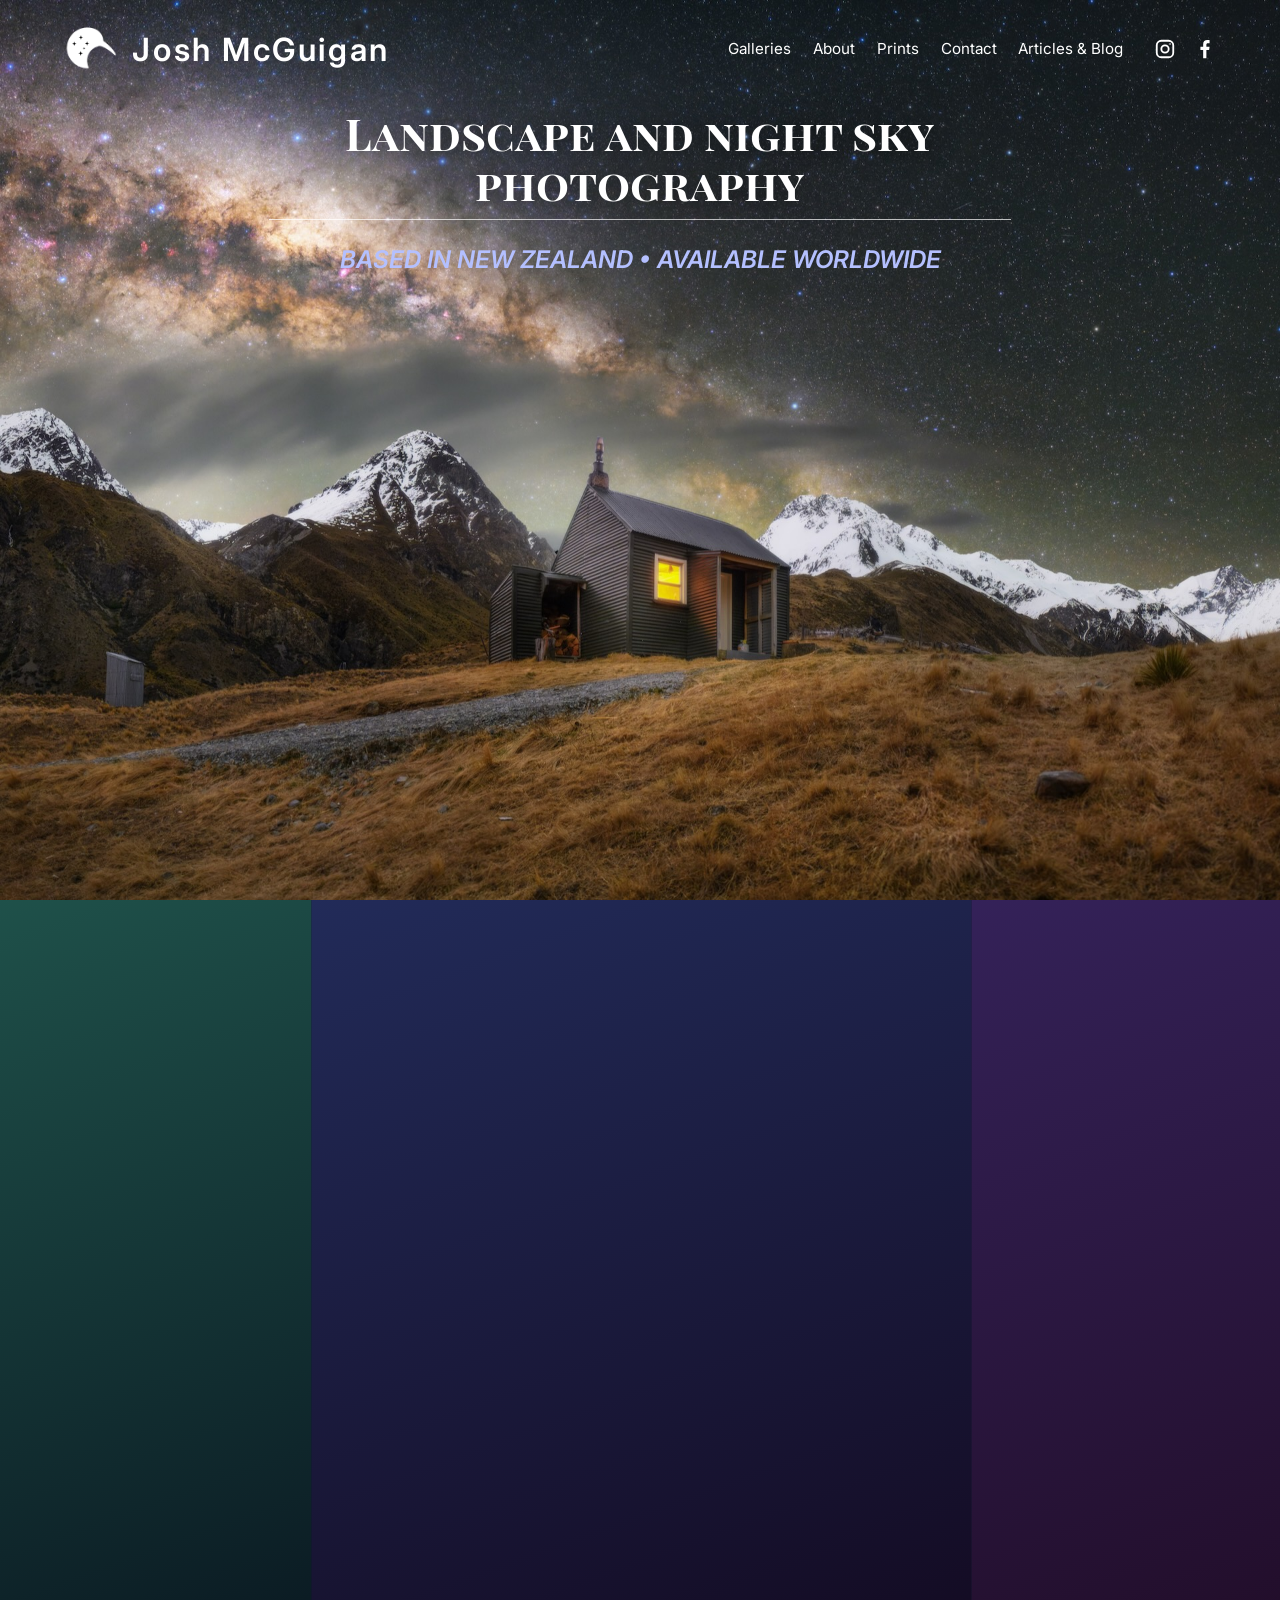
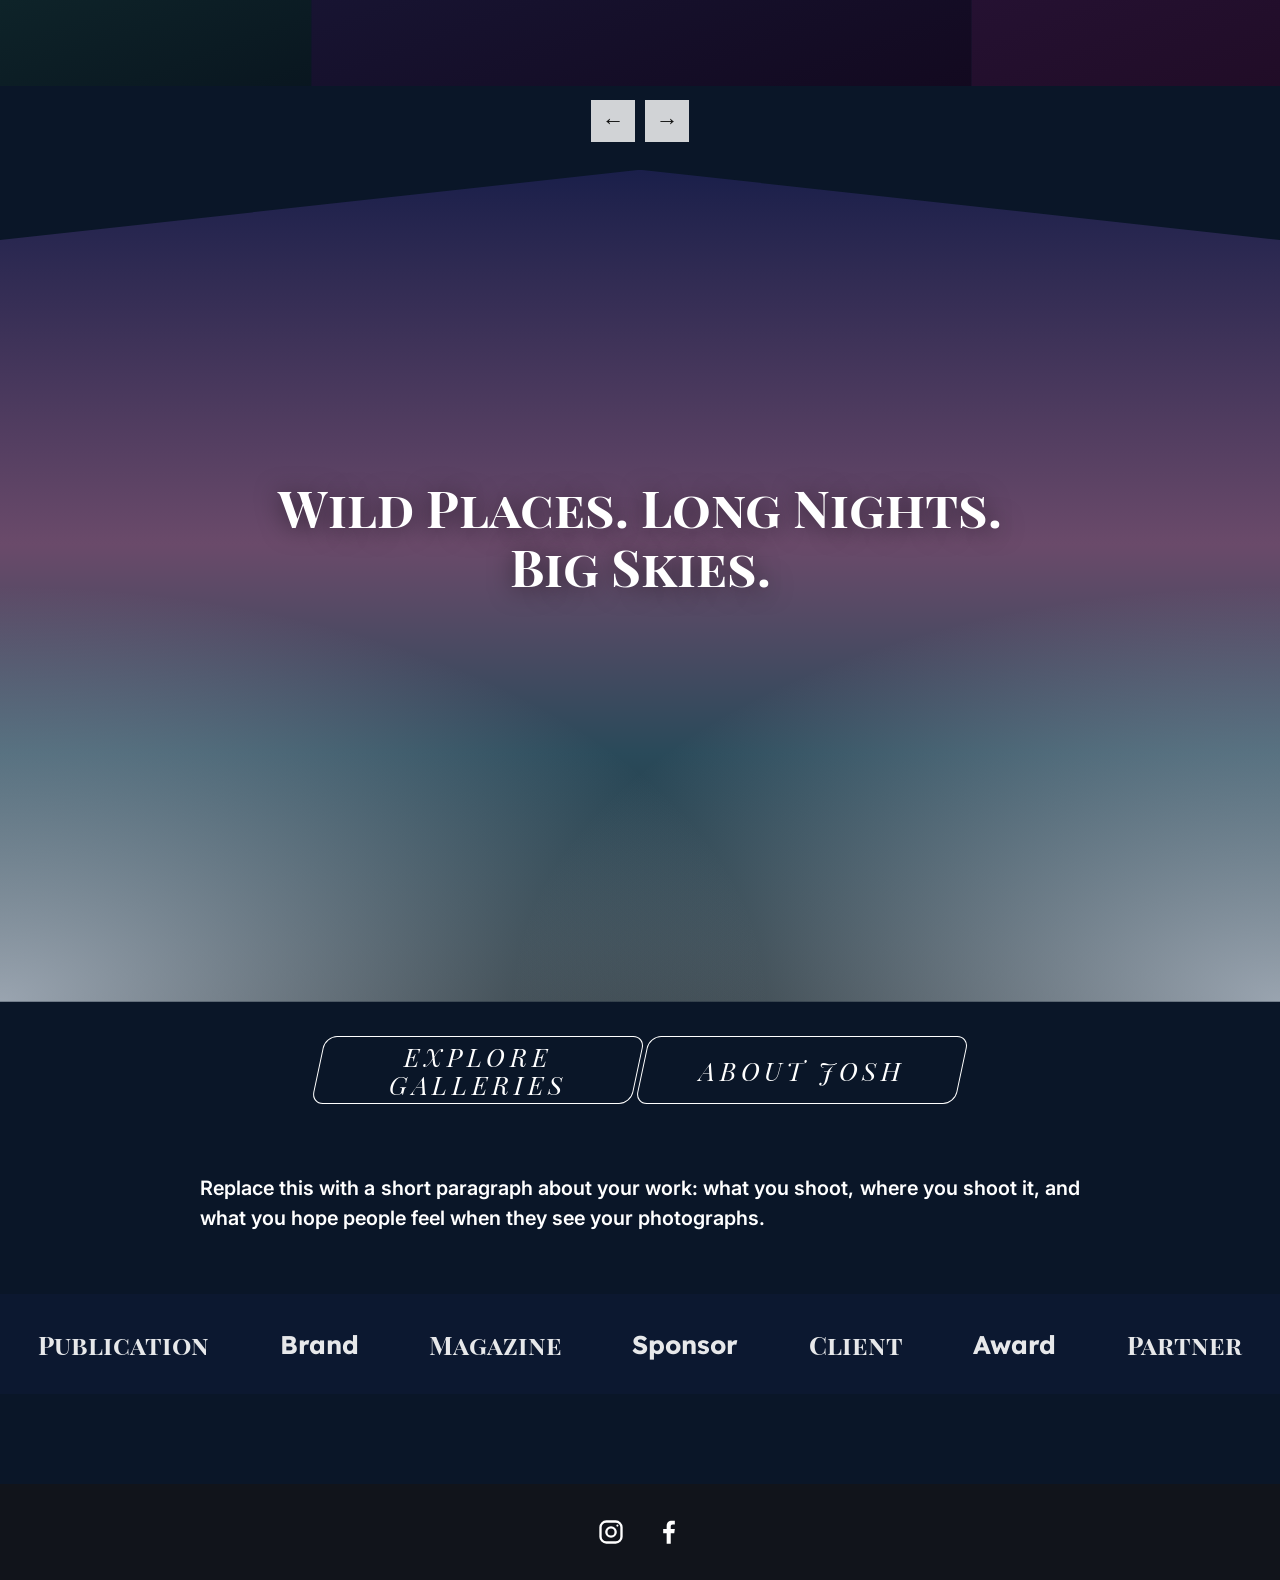
==== index.html @ c122fe95 "Update index.html" ====
<!DOCTYPE html>
<html lang="en"><head><meta charset="utf-8"><meta name="viewport" content="width=device-width,initial-scale=1">
<title>Josh McGuigan Photographer</title><meta name="description" content="Landscape and night sky photography by Josh McGuigan.">
<link href="https://fonts.googleapis.com/css2?family=Inter:ital,wght@0,400;0,600;1,600&amp;family=Lexend:wght@400&amp;family=Playfair+Display+SC:ital,wght@0,700;1,400;1,700&amp;display=swap" rel="stylesheet">
<link rel="icon" type="image/png" href="images/logo.png">
<link rel="stylesheet" href="style.css">
<body data-page="home"><main>
<section class="h1"><h1 class="hl">Landscape and night sky photography</h1><p class="sub">Based in New Zealand &bull; Available Worldwide </p></section>
<section class="car"><div class="trk"><div class="sl" style="--i:url(images/carousel-1.jpg);--h:170"></div><div class="sl" style="--i:url(images/carousel-2.jpg);--h:230"></div><div class="sl" style="--i:url(images/carousel-3.jpg);--h:260"></div><div class="sl" style="--i:url(images/carousel-4.jpg);--h:200"></div><div class="sl" style="--i:url(images/carousel-5.jpg);--h:20"></div><div class="sl" style="--i:url(images/carousel-6.jpg);--h:290"></div></div><div class="arr"><button id="pv" aria-label="Previous">&larr;</button><button id="nx" aria-label="Next">&rarr;</button></div></section>
<section class="h2"><h2 class="tag">Wild Places. Long Nights. Big Skies.</h2></section>
<div class="btns"><a class="btn" href="galleries.html">Explore galleries</a><a class="btn" href="about.html">About Josh</a></div>
<p class="intro rv">Replace this with a short paragraph about your work: what you shoot, where you shoot it, and what you hope people feel when they see your photographs.</p>
<div class="logos rv"><span>Publication</span><span>Brand</span><span>Magazine</span><span>Sponsor</span><span>Client</span><span>Award</span><span>Partner</span></div>
</main><script src="script.js"></script></body></html>
---- style.css ----
:root{--bg:#0a1628;--ft:#11141b;--mut:#a9b3c7;--ac:#b4c0ff;--line:rgba(255,255,255,.18);--ease:cubic-bezier(.2,.7,.2,1);--pk:5.5vw;
--stars:radial-gradient(1.5px 1.5px at 6% 18%,#fff,transparent),radial-gradient(1px 1px at 14% 8%,#fff,transparent),radial-gradient(2px 2px at 24% 26%,#cfd8ff,transparent),radial-gradient(1px 1px at 31% 14%,#fff,transparent),radial-gradient(1.5px 1.5px at 42% 6%,#fff,transparent),radial-gradient(1px 1px at 51% 22%,#fff,transparent),radial-gradient(2.5px 2.5px at 66% 17%,#9fb4ff,transparent),radial-gradient(1px 1px at 72% 9%,#fff,transparent),radial-gradient(1.5px 1.5px at 83% 24%,#fff,transparent),radial-gradient(2px 2px at 91% 12%,#cfd8ff,transparent),radial-gradient(1px 1px at 96% 30%,#fff,transparent),radial-gradient(1px 1px at 9% 34%,#fff,transparent),radial-gradient(1.5px 1.5px at 58% 36%,#fff,transparent),radial-gradient(1px 1px at 37% 32%,#fff,transparent)}
*{box-sizing:border-box;margin:0}
html{scroll-behavior:smooth}
body{background:var(--bg);color:#fff;font:400 16px/1.6 Inter,system-ui,sans-serif;overflow-x:hidden}
a{color:inherit;text-decoration:none}
:focus-visible{outline:2px solid var(--ac);outline-offset:3px}
h1,h2,h3{font-family:'Playfair Display SC',Georgia,serif;font-weight:700;font-style:italic;line-height:1.15}
h2{font-size:clamp(1.8rem,3.6vw,3rem);margin-bottom:.4em}h3{font-size:1.4rem}
p{max-width:60ch;color:var(--mut)}p+p{margin-top:1em}
header{position:fixed;inset:0 0 auto;z-index:50;display:flex;align-items:center;justify-content:space-between;padding:22px 5vw;transition:padding .4s}
header::before{content:'';position:absolute;inset:0;z-index:-1;background:rgba(10,22,40,.9);backdrop-filter:blur(14px);opacity:0;transition:opacity .4s}
header.s{padding:12px 5vw}header.s::before{opacity:1}
.logo{display:flex;align-items:center;gap:14px;font:600 clamp(1.3rem,2.5vw,2.2rem) Inter,sans-serif;letter-spacing:.08em;white-space:nowrap}
.logo img{width:1.7em;height:1.7em;object-fit:contain}
.rt{display:flex;align-items:center;gap:2.4vw}
nav{display:flex;gap:1.7vw}
nav a{font-size:.95rem;position:relative;padding:4px 0}
nav a::after{content:'';position:absolute;left:0;bottom:0;height:1px;width:100%;background:#fff;transform:scaleX(0);transform-origin:left;transition:transform .4s var(--ease)}
nav a:hover::after,nav a.on::after{transform:scaleX(1)}
.soc{display:flex;gap:18px}.soc svg{width:22px;height:22px;display:block}
#tg{display:none;background:none;border:0;color:#fff;font-size:1.6rem;cursor:pointer}
.h1{position:relative;min-height:100svh;padding:max(105px,12vh) 5vw 0;text-align:center;background:url(images/hero-1.jpg) center bottom/cover no-repeat,var(--stars),linear-gradient(180deg,#0a0a2a 0,#141a4a 35%,#3a3560 55%,#c0663c 80%,#f3a24a 92%,#ffd88a 100%)}
.hl{font-style:normal;font-size:clamp(1.5rem,3.4vw,3.4rem);max-width:70%;margin:0 auto;text-shadow:0 2px 24px rgba(0,0,0,.55)}
.hl::after{content:'';display:block;width:92%;margin:.25em auto 0;border-bottom:1px solid rgba(255,255,255,.7)}
.sub{font:italic 600 clamp(.85rem,1.9vw,1.55rem)/1.4 Inter,sans-serif;text-transform:uppercase;color:var(--ac);max-width:88%;margin:.9em auto 0}
.hl,.sub{opacity:0;transform:translateY(24px);animation:in 1.4s var(--ease) .2s forwards}.sub{animation-delay:.5s}
@keyframes in{to{opacity:1;transform:none}}
.car{overflow:hidden;padding-bottom:calc(var(--pk) + 28px)}
.trk{display:flex;transition:transform .9s var(--ease)}
.sl{flex:0 0 51.5vw;aspect-ratio:495/590;background:var(--i) center/cover no-repeat,linear-gradient(160deg,hsl(var(--h) 45% 24%),hsl(calc(var(--h) + 35) 55% 8%))}
.arr{display:flex;justify-content:center;gap:10px;margin-top:14px}
.arr button{width:44px;height:42px;border:0;background:#d1d3d6;color:#111;font-size:1.4rem;cursor:pointer;transition:background .3s}.arr button:hover{background:#fff}
.h2{position:relative;z-index:1;margin-top:calc(var(--pk) * -1);min-height:min(65vw,110vh);padding-bottom:6vw;clip-path:polygon(0 var(--pk),50% 0,100% var(--pk),100% 100%,0 100%);display:grid;place-items:center;background:url(images/hero-2.jpg) center/cover no-repeat,radial-gradient(60% 50% at 0 100%,rgba(207,216,230,.7),transparent),radial-gradient(60% 50% at 100% 100%,rgba(207,216,230,.7),transparent),linear-gradient(180deg,#1a1f4a,#6a4a6a 45%,#2a4a5a 70%,#1c2a30)}
.tag{font-style:normal;font-size:clamp(1.6rem,4vw,3.6rem);text-align:center;max-width:62%;text-shadow:0 2px 24px rgba(0,0,0,.55)}
.btns{display:flex;justify-content:center;gap:4px;padding:34px 5vw 0}
.btn{position:relative;z-index:0;display:inline-flex;align-items:center;justify-content:center;text-align:center;padding:12px 38px;font:italic 400 clamp(1rem,2.2vw,1.6rem)/1.1 'Playfair Display SC',serif;letter-spacing:.18em;text-transform:uppercase;color:#fff;background:none;border:0;cursor:pointer;transition:color .4s;margin-right:6px}
.btn::before{content:'';position:absolute;inset:0;z-index:-1;border:1px solid #fff;border-radius:12px;transform:skewX(-12deg);transition:background .4s}
.btn:hover{color:var(--bg)}.btn:hover::before{background:#fff}
.btns .btn{width:clamp(150px,32vw,320px);min-height:clamp(46px,6vw,56px);margin:0;padding:6px 24px}
.intro{max-width:min(880px,88vw);margin:70px auto 0;font:600 clamp(1.05rem,1.55vw,1.5rem)/1.5 Inter,sans-serif;text-align:justify;color:#fff}
.logos{margin:60px 0 90px;background:#0c1830;padding:30px 3vw;display:flex;align-items:center;justify-content:space-between;gap:24px;flex-wrap:wrap}
.logos span{font-size:clamp(1rem,2vw,1.8rem);font-weight:700;opacity:.9}.logos span:nth-child(odd){font-family:'Playfair Display SC',serif}.logos span:nth-child(even){font-family:Lexend,sans-serif}
.sec{padding:100px 5vw}.wrap{max-width:1300px;margin:auto}.alt{background:#0c1830}
.pg{position:relative;isolation:isolate;padding-top:150px}
.pg::before{content:'';position:absolute;inset:0 0 auto;height:480px;z-index:-1;background:var(--stars),linear-gradient(180deg,#0a0a2a,var(--bg))}
.t{font-size:clamp(2.4rem,6vw,5rem);margin-bottom:.3em}
.grid{display:grid;grid-template-columns:repeat(auto-fill,minmax(300px,1fr));gap:24px;margin-top:40px}
.card{display:block;transition:opacity .5s,transform .6s var(--ease);perspective:900px}
.grid:has(.card:hover) .card:not(:hover){opacity:.35;transform:scale(.97)}
.ph{position:relative;aspect-ratio:4/5;overflow:hidden;transition:transform .3s}.wide .ph{aspect-ratio:16/10}
.ph::before{content:'';position:absolute;inset:0;background:linear-gradient(160deg,hsl(var(--h,225) 45% 24%),hsl(calc(var(--h,225) + 35) 55% 8%));transition:transform 1.3s var(--ease)}
.ph img{position:absolute;inset:0;width:100%;height:100%;object-fit:cover;transition:transform 1.3s var(--ease)}
.card:hover .ph::before,.card:hover .ph img{transform:scale(1.08)}
.grid>:nth-child(4n+2){--h:260}.grid>:nth-child(4n+3){--h:195}.grid>:nth-child(4n){--h:20}
.card h3{margin-top:14px;transition:color .3s,transform .5s var(--ease)}.card:hover h3{color:var(--ac);transform:translateX(8px)}
.card span{font-size:.85rem;color:var(--mut)}.card p{font-size:.95rem;margin-top:6px}
.split{display:grid;grid-template-columns:1fr 1fr;gap:6vw;align-items:center}
.chips{display:flex;flex-wrap:wrap;gap:10px;margin-top:30px}
.chips button{background:none;border:1px solid var(--line);color:var(--mut);padding:8px 20px;border-radius:99px;cursor:pointer;font:inherit;font-size:.85rem;transition:.3s}
.chips button:hover{color:#fff;border-color:#fff}.chips .on{background:#fff;border-color:#fff;color:var(--bg)}
.card.h{display:none}
form{display:grid;gap:16px;max-width:560px}
input,textarea,select{width:100%;background:#0c1830;border:1px solid var(--line);color:#fff;padding:14px;font:inherit;transition:border-color .3s}
input:focus,textarea:focus,select:focus{border-color:var(--ac);outline:0}
table{border-collapse:collapse;width:100%;max-width:560px;margin-top:20px}td,th{padding:12px 0;border-bottom:1px solid var(--line);text-align:left;font-weight:400}td:last-child,th:last-child{text-align:right;color:var(--ac)}
footer{background:var(--ft);padding:34px 0;display:flex;justify-content:center;gap:30px}
footer a{display:flex}footer svg{width:28px;height:28px;color:#fff;transition:color .3s}footer a:hover svg{color:var(--ac)}
.rv{opacity:0;transform:translateY(30px);transition:opacity 1s var(--ease),transform 1s var(--ease)}.rv.in{opacity:1;transform:none}
.grid .rv:nth-child(3n+2){transition-delay:.12s}.grid .rv:nth-child(3n){transition-delay:.24s}
@media(max-width:860px){.rt nav{position:fixed;inset:0;background:var(--bg);flex-direction:column;justify-content:center;align-items:center;gap:26px;transform:translateX(100%);transition:transform .5s var(--ease)}.rt nav.o{transform:none}nav a{font-size:1.2rem}.soc{display:none}#tg{display:block;z-index:60}.split{grid-template-columns:1fr}.sec{padding:80px 5vw}.sl{flex-basis:76vw}.hl{max-width:92%}.btns{flex-direction:column;align-items:center;gap:14px}.btns .btn{width:min(300px,80vw)}.h2{min-height:100vw}.tag{max-width:86%}}
@media(prefers-reduced-motion:reduce){*{animation:none!important;transition:none!important}.rv,.hl,.sub{opacity:1;transform:none}}
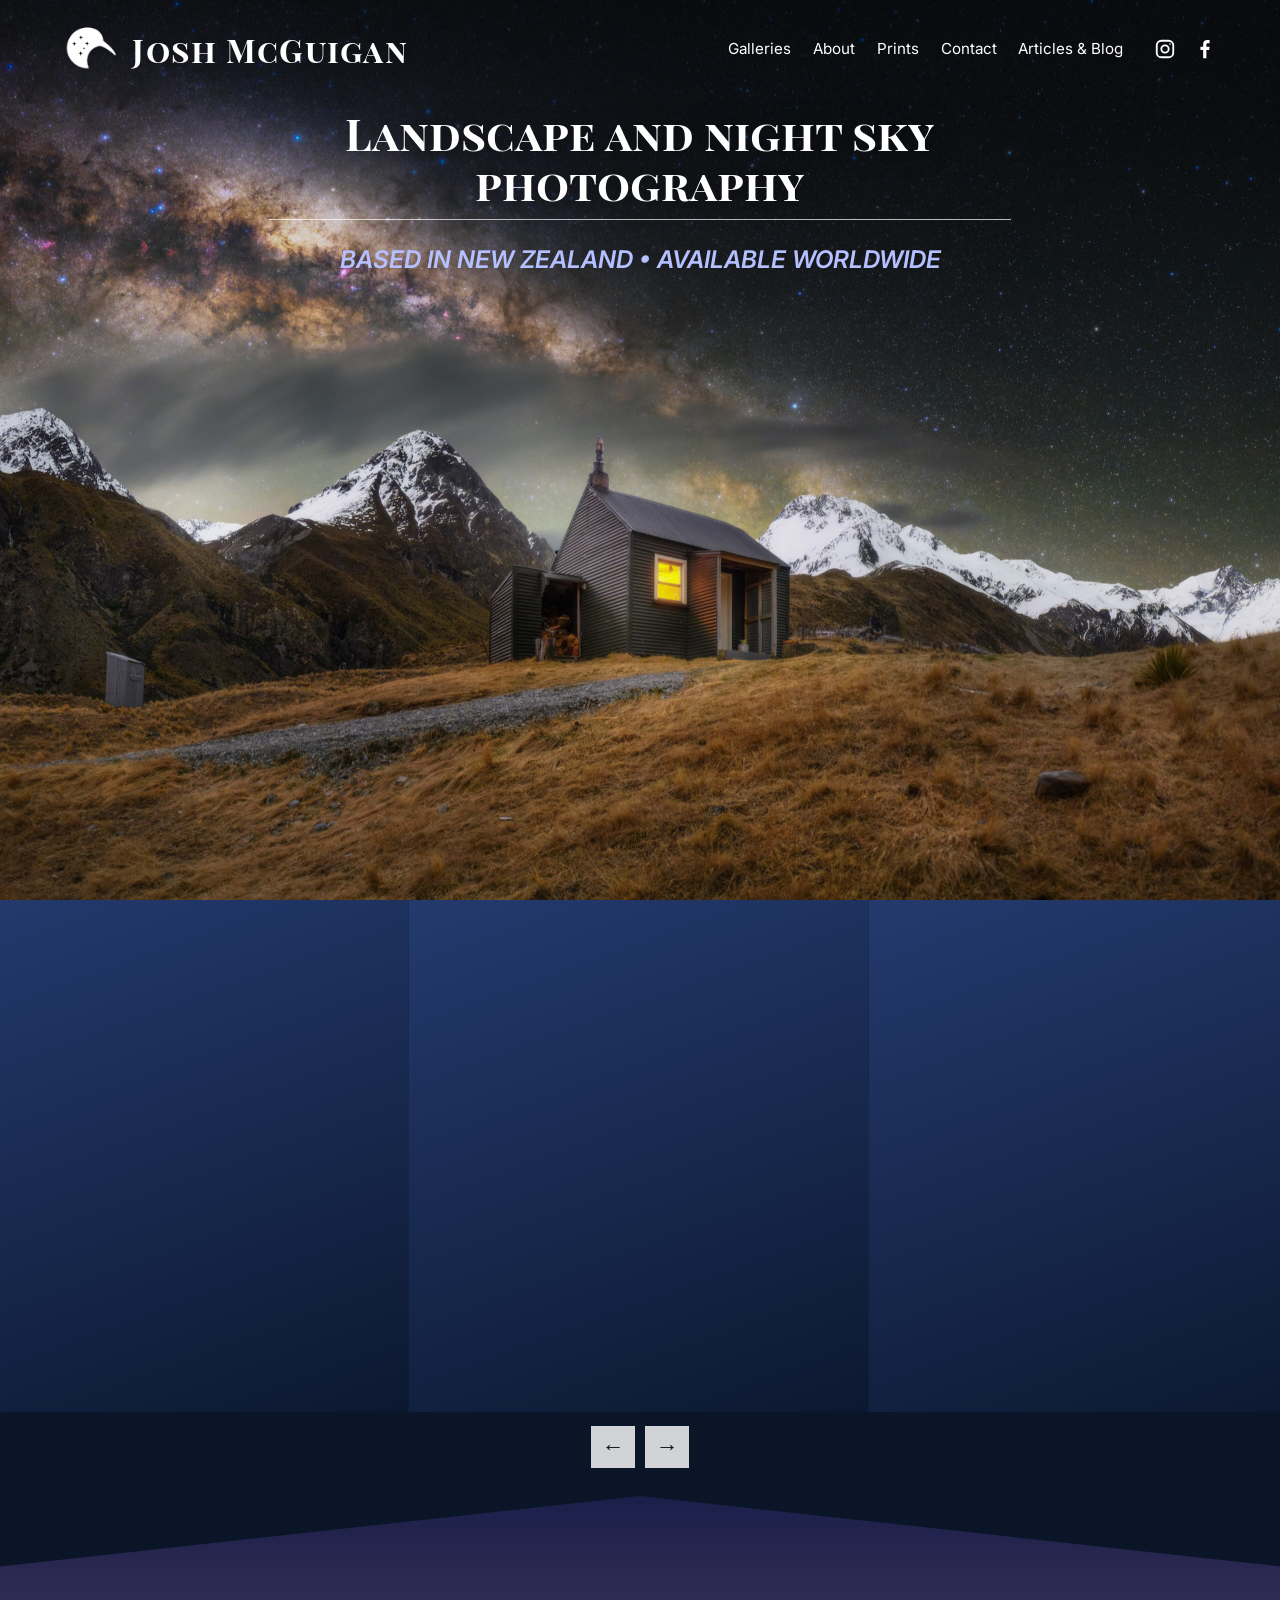
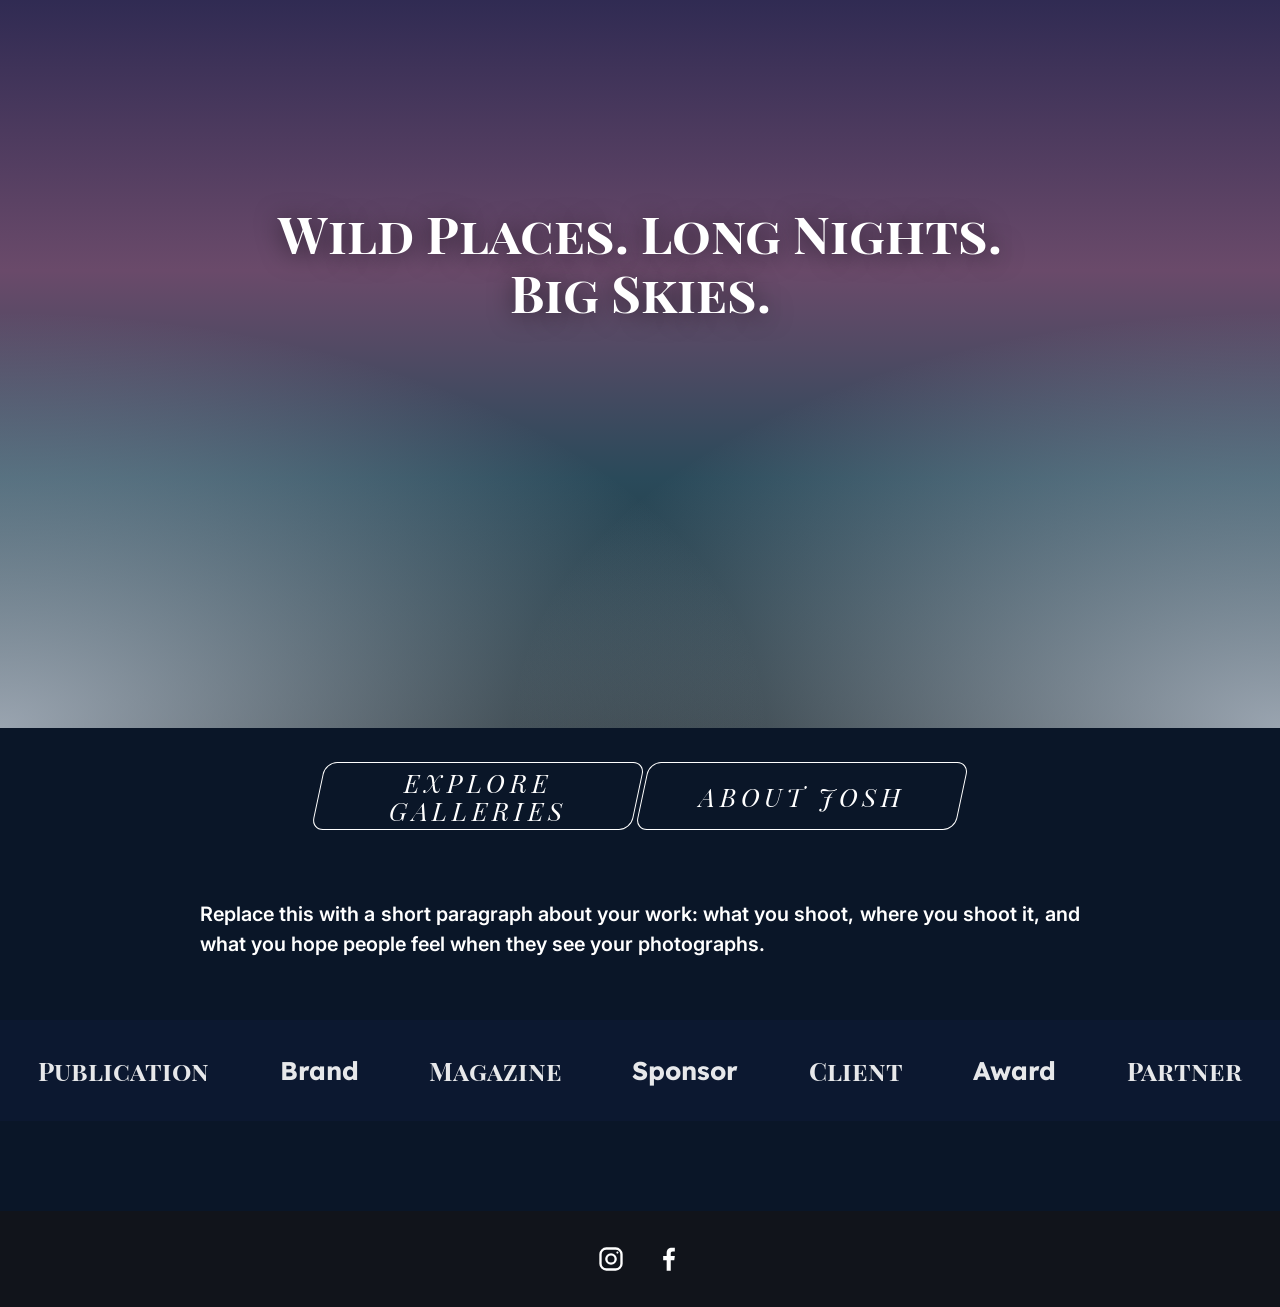
==== commit f1d4b448: "Update index.html" ====
--- a/index.html
+++ b/index.html
@@ -6,7 +6,12 @@
 <link rel="stylesheet" href="style.css">
 <body data-page="home"><main>
 <section class="h1"><h1 class="hl">Landscape and night sky photography</h1><p class="sub">Based in New Zealand &bull; Available Worldwide </p></section>
-<section class="car"><div class="trk"><div class="sl" style="--i:url(images/carousel-1.jpg);--h:170"></div><div class="sl" style="--i:url(images/carousel-2.jpg);--h:230"></div><div class="sl" style="--i:url(images/carousel-3.jpg);--h:260"></div><div class="sl" style="--i:url(images/carousel-4.jpg);--h:200"></div><div class="sl" style="--i:url(images/carousel-5.jpg);--h:20"></div><div class="sl" style="--i:url(images/carousel-6.jpg);--h:290"></div></div><div class="arr"><button id="pv" aria-label="Previous">&larr;</button><button id="nx" aria-label="Next">&rarr;</button></div></section>
+<section class="car"><div class="trk"><div class="sl"><img src="images/carousel-1.jpg" alt="" onerror="this.remove()"></div>
+<div class="sl"><img src="images/carousel-2.jpg" alt="" onerror="this.remove()"></div>
+<div class="sl"><img src="images/carousel-3.jpg" alt="" onerror="this.remove()"></div>
+<div class="sl"><img src="images/carousel-4.jpg" alt="" onerror="this.remove()"></div>
+<div class="sl"><img src="images/carousel-5.jpg" alt="" onerror="this.remove()"></div>
+<div class="sl"><img src="images/carousel-6.jpg" alt="" onerror="this.remove()"></div></div></div><div class="arr"><button id="pv" aria-label="Previous">&larr;</button><button id="nx" aria-label="Next">&rarr;</button></div></section>
 <section class="h2"><h2 class="tag">Wild Places. Long Nights. Big Skies.</h2></section>
 <div class="btns"><a class="btn" href="galleries.html">Explore galleries</a><a class="btn" href="about.html">About Josh</a></div>
 <p class="intro rv">Replace this with a short paragraph about your work: what you shoot, where you shoot it, and what you hope people feel when they see your photographs.</p>
--- a/style.css
+++ b/style.css
@@ -11,7 +11,7 @@
 header{position:fixed;inset:0 0 auto;z-index:50;display:flex;align-items:center;justify-content:space-between;padding:22px 5vw;transition:padding .4s}
 header::before{content:'';position:absolute;inset:0;z-index:-1;background:rgba(10,22,40,.9);backdrop-filter:blur(14px);opacity:0;transition:opacity .4s}
 header.s{padding:12px 5vw}header.s::before{opacity:1}
-.logo{display:flex;align-items:center;gap:14px;font:600 clamp(1.3rem,2.5vw,2.2rem) Inter,sans-serif;letter-spacing:.08em;white-space:nowrap}
+.logo{display:flex;align-items:center;gap:14px;font:700 clamp(1.3rem,2.5vw,2.2rem) 'Playfair Display SC',Georgia,serif;letter-spacing:.04em;white-space:nowrap}
 .logo img{width:1.7em;height:1.7em;object-fit:contain}
 .rt{display:flex;align-items:center;gap:2.4vw}
 nav{display:flex;gap:1.7vw}
@@ -28,7 +28,9 @@
 @keyframes in{to{opacity:1;transform:none}}
 .car{overflow:hidden;padding-bottom:calc(var(--pk) + 28px)}
 .trk{display:flex;transition:transform .9s var(--ease)}
-.sl{flex:0 0 51.5vw;aspect-ratio:495/590;background:var(--i) center/cover no-repeat,linear-gradient(160deg,hsl(var(--h) 45% 24%),hsl(calc(var(--h) + 35) 55% 8%))}
+.sl{flex:0 0 auto;height:clamp(260px,40vw,75vh);background:linear-gradient(160deg,#243a6e,#0c1830)}
+.sl:empty{min-width:clamp(200px,36vw,500px)}
+.sl img{display:block;height:100%;width:auto;max-width:none}
 .arr{display:flex;justify-content:center;gap:10px;margin-top:14px}
 .arr button{width:44px;height:42px;border:0;background:#d1d3d6;color:#111;font-size:1.4rem;cursor:pointer;transition:background .3s}.arr button:hover{background:#fff}
 .h2{position:relative;z-index:1;margin-top:calc(var(--pk) * -1);min-height:min(65vw,110vh);padding-bottom:6vw;clip-path:polygon(0 var(--pk),50% 0,100% var(--pk),100% 100%,0 100%);display:grid;place-items:center;background:url(images/hero-2.jpg) center/cover no-repeat,radial-gradient(60% 50% at 0 100%,rgba(207,216,230,.7),transparent),radial-gradient(60% 50% at 100% 100%,rgba(207,216,230,.7),transparent),linear-gradient(180deg,#1a1f4a,#6a4a6a 45%,#2a4a5a 70%,#1c2a30)}
@@ -68,5 +70,5 @@
 footer a{display:flex}footer svg{width:28px;height:28px;color:#fff;transition:color .3s}footer a:hover svg{color:var(--ac)}
 .rv{opacity:0;transform:translateY(30px);transition:opacity 1s var(--ease),transform 1s var(--ease)}.rv.in{opacity:1;transform:none}
 .grid .rv:nth-child(3n+2){transition-delay:.12s}.grid .rv:nth-child(3n){transition-delay:.24s}
-@media(max-width:860px){.rt nav{position:fixed;inset:0;background:var(--bg);flex-direction:column;justify-content:center;align-items:center;gap:26px;transform:translateX(100%);transition:transform .5s var(--ease)}.rt nav.o{transform:none}nav a{font-size:1.2rem}.soc{display:none}#tg{display:block;z-index:60}.split{grid-template-columns:1fr}.sec{padding:80px 5vw}.sl{flex-basis:76vw}.hl{max-width:92%}.btns{flex-direction:column;align-items:center;gap:14px}.btns .btn{width:min(300px,80vw)}.h2{min-height:100vw}.tag{max-width:86%}}
+@media(max-width:860px){.rt nav{position:fixed;inset:0;background:var(--bg);flex-direction:column;justify-content:center;align-items:center;gap:26px;transform:translateX(100%);transition:transform .5s var(--ease)}.rt nav.o{transform:none}nav a{font-size:1.2rem}.soc{display:none}#tg{display:block;z-index:60}.split{grid-template-columns:1fr}.sec{padding:80px 5vw}.hl{max-width:92%}.btns{flex-direction:column;align-items:center;gap:14px}.btns .btn{width:min(300px,80vw)}.h2{min-height:100vw}.tag{max-width:86%}}
 @media(prefers-reduced-motion:reduce){*{animation:none!important;transition:none!important}.rv,.hl,.sub{opacity:1;transform:none}}
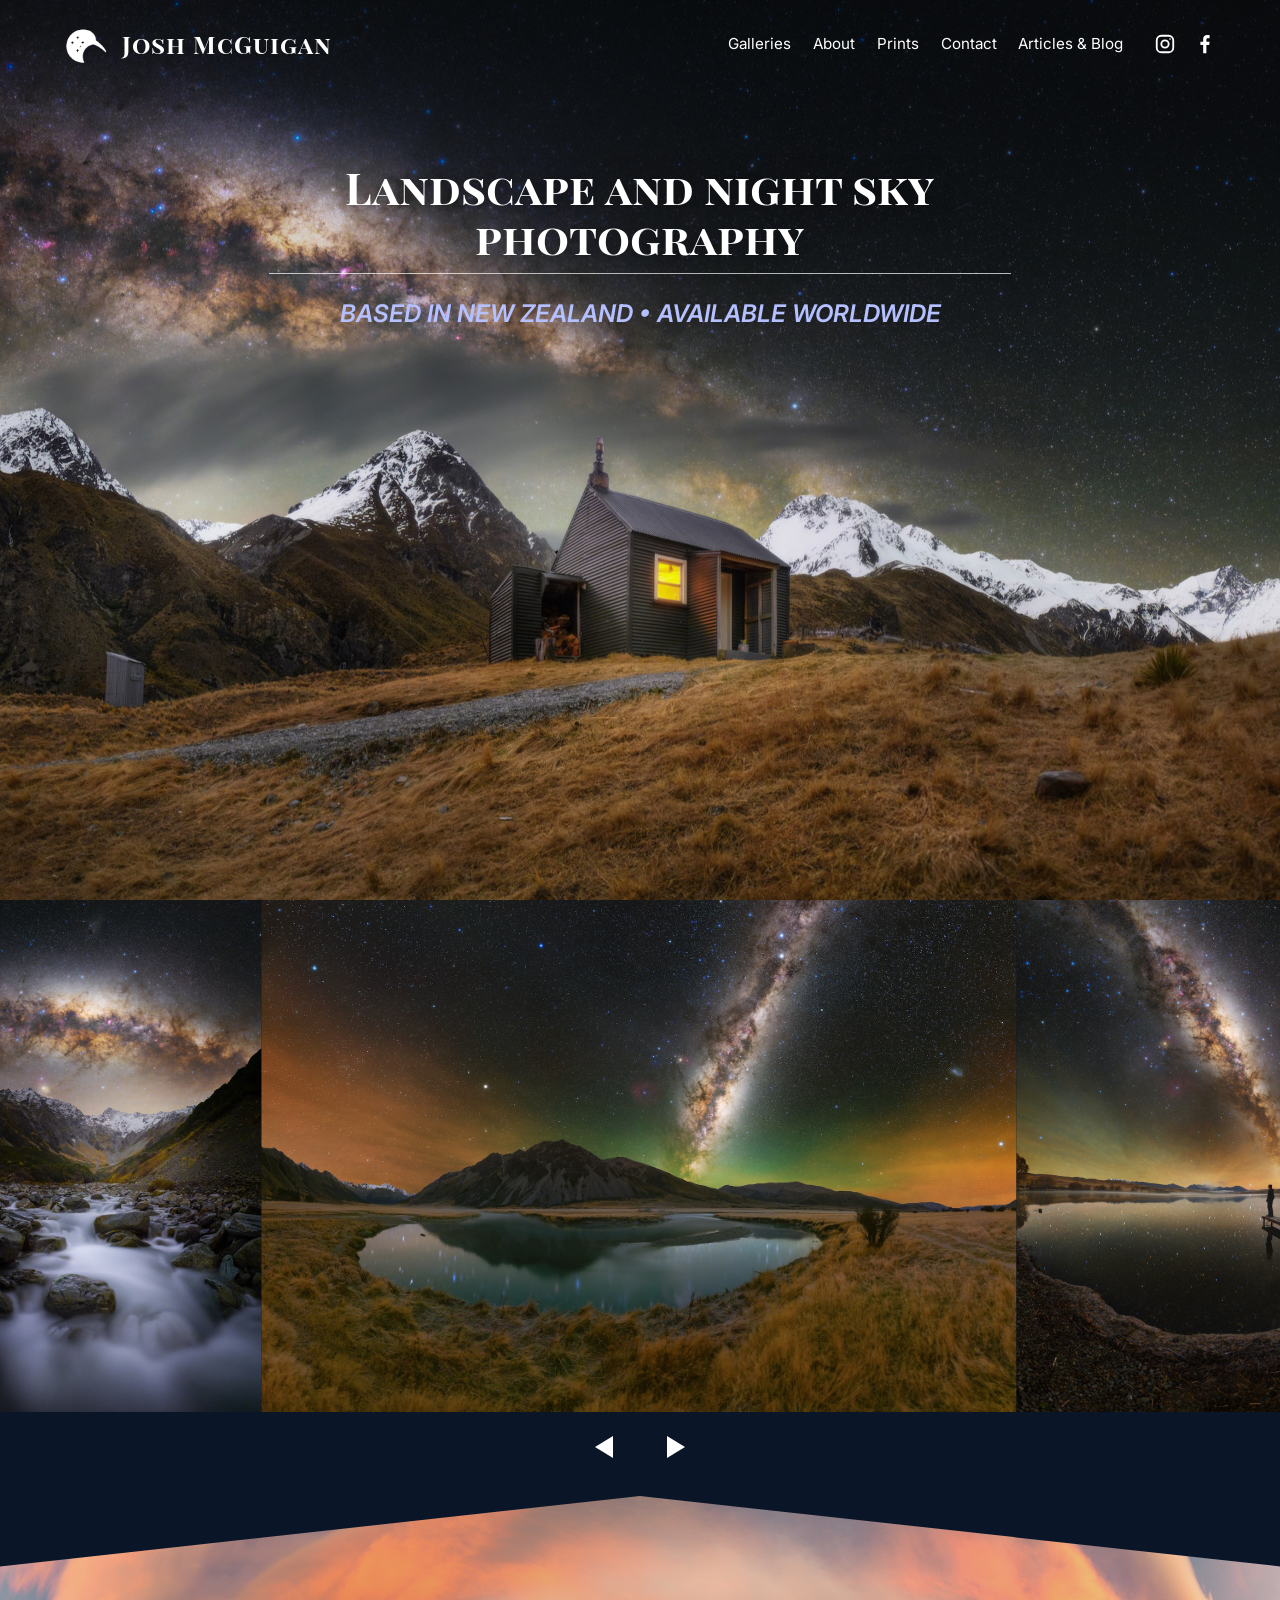
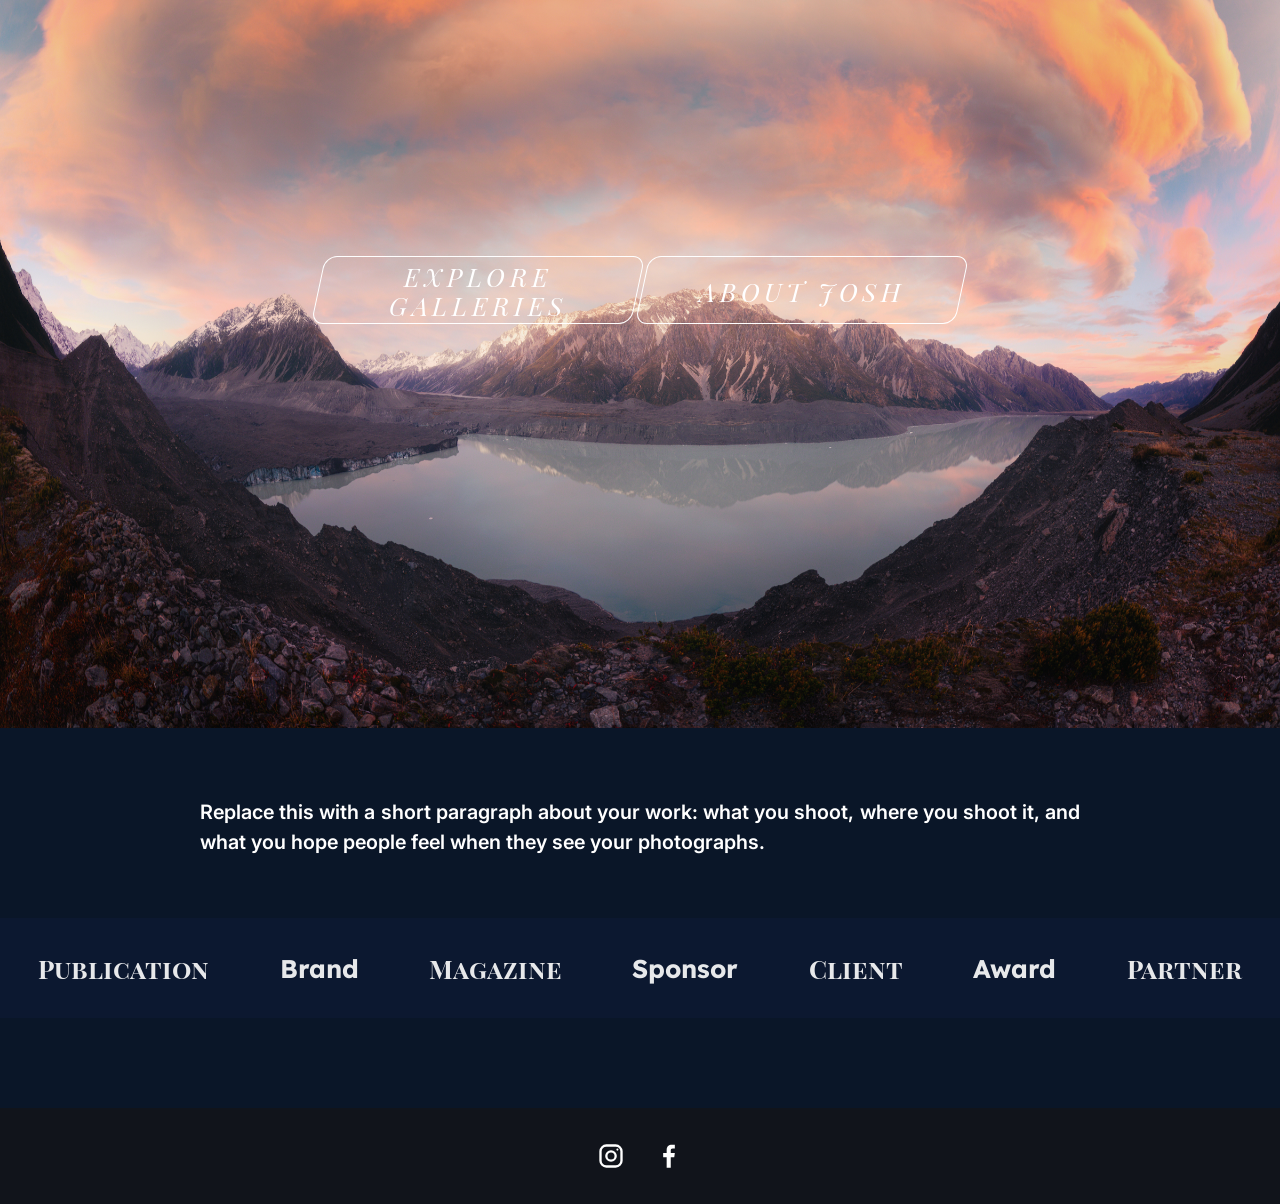
==== commit cb75a8e0: "Update index.html" ====
--- a/index.html
+++ b/index.html
@@ -12,8 +12,7 @@
 <div class="sl"><img src="images/carousel-4.jpg" alt="" onerror="this.remove()"></div>
 <div class="sl"><img src="images/carousel-5.jpg" alt="" onerror="this.remove()"></div>
 <div class="sl"><img src="images/carousel-6.jpg" alt="" onerror="this.remove()"></div></div></div><div class="arr"><button id="pv" aria-label="Previous">&larr;</button><button id="nx" aria-label="Next">&rarr;</button></div></section>
-<section class="h2"><h2 class="tag">Wild Places. Long Nights. Big Skies.</h2></section>
-<div class="btns"><a class="btn" href="galleries.html">Explore galleries</a><a class="btn" href="about.html">About Josh</a></div>
+<section class="h2"><div class="btns"><a class="btn" href="galleries.html"><span>Explore galleries</span></a><a class="btn" href="about.html"><span>About Josh</span></a></div></section>
 <p class="intro rv">Replace this with a short paragraph about your work: what you shoot, where you shoot it, and what you hope people feel when they see your photographs.</p>
 <div class="logos rv"><span>Publication</span><span>Brand</span><span>Magazine</span><span>Sponsor</span><span>Client</span><span>Award</span><span>Partner</span></div>
 </main><script src="script.js"></script></body></html>
--- a/style.css
+++ b/style.css
@@ -11,8 +11,8 @@
 header{position:fixed;inset:0 0 auto;z-index:50;display:flex;align-items:center;justify-content:space-between;padding:22px 5vw;transition:padding .4s}
 header::before{content:'';position:absolute;inset:0;z-index:-1;background:rgba(10,22,40,.9);backdrop-filter:blur(14px);opacity:0;transition:opacity .4s}
 header.s{padding:12px 5vw}header.s::before{opacity:1}
-.logo{display:flex;align-items:center;gap:14px;font:700 clamp(1.3rem,2.5vw,2.2rem) 'Playfair Display SC',Georgia,serif;letter-spacing:.04em;white-space:nowrap}
-.logo img{width:1.7em;height:1.7em;object-fit:contain}
+.logo{display:flex;align-items:center;gap:14px;font:700 clamp(1.1rem,1.9vw,1.7rem) 'Playfair Display SC',Georgia,serif;letter-spacing:.04em;white-space:nowrap}
+.logo img{width:44px;height:44px;object-fit:contain;position:relative;top:.12em}
 .rt{display:flex;align-items:center;gap:2.4vw}
 nav{display:flex;gap:1.7vw}
 nav a{font-size:.95rem;position:relative;padding:4px 0}
@@ -20,7 +20,7 @@
 nav a:hover::after,nav a.on::after{transform:scaleX(1)}
 .soc{display:flex;gap:18px}.soc svg{width:22px;height:22px;display:block}
 #tg{display:none;background:none;border:0;color:#fff;font-size:1.6rem;cursor:pointer}
-.h1{position:relative;min-height:100svh;padding:max(105px,12vh) 5vw 0;text-align:center;background:url(images/hero-1.jpg) center bottom/cover no-repeat,var(--stars),linear-gradient(180deg,#0a0a2a 0,#141a4a 35%,#3a3560 55%,#c0663c 80%,#f3a24a 92%,#ffd88a 100%)}
+.h1{position:relative;min-height:100svh;padding:max(150px,18vh) 5vw 0;text-align:center;background:url(images/hero-1.jpg) center bottom/cover no-repeat,var(--stars),linear-gradient(180deg,#0a0a2a 0,#141a4a 35%,#3a3560 55%,#c0663c 80%,#f3a24a 92%,#ffd88a 100%)}
 .hl{font-style:normal;font-size:clamp(1.5rem,3.4vw,3.4rem);max-width:70%;margin:0 auto;text-shadow:0 2px 24px rgba(0,0,0,.55)}
 .hl::after{content:'';display:block;width:92%;margin:.25em auto 0;border-bottom:1px solid rgba(255,255,255,.7)}
 .sub{font:italic 600 clamp(.85rem,1.9vw,1.55rem)/1.4 Inter,sans-serif;text-transform:uppercase;color:var(--ac);max-width:88%;margin:.9em auto 0}
@@ -32,7 +32,13 @@
 .sl:empty{min-width:clamp(200px,36vw,500px)}
 .sl img{display:block;height:100%;width:auto;max-width:none}
 .arr{display:flex;justify-content:center;gap:10px;margin-top:14px}
-.arr button{width:44px;height:42px;border:0;background:#d1d3d6;color:#111;font-size:1.4rem;cursor:pointer;transition:background .3s}.arr button:hover{background:#fff}
+.arr{gap:28px}
+.arr button{position:relative;width:44px;height:42px;border:0;background:none;padding:0;font-size:0;cursor:pointer}
+.arr button::before{content:'';position:absolute;top:50%;left:50%;transform:translate(-50%,-50%);border-style:solid;transition:transform .3s}
+#pv::before{border-width:11px 18px 11px 0;border-color:transparent #fff transparent transparent}
+#nx::before{border-width:11px 0 11px 18px;border-color:transparent transparent transparent #fff}
+#pv:hover::before{transform:translate(-50%,-50%) translateX(-4px)}
+#nx:hover::before{transform:translate(-50%,-50%) translateX(4px)}
 .h2{position:relative;z-index:1;margin-top:calc(var(--pk) * -1);min-height:min(65vw,110vh);padding-bottom:6vw;clip-path:polygon(0 var(--pk),50% 0,100% var(--pk),100% 100%,0 100%);display:grid;place-items:center;background:url(images/hero-2.jpg) center/cover no-repeat,radial-gradient(60% 50% at 0 100%,rgba(207,216,230,.7),transparent),radial-gradient(60% 50% at 100% 100%,rgba(207,216,230,.7),transparent),linear-gradient(180deg,#1a1f4a,#6a4a6a 45%,#2a4a5a 70%,#1c2a30)}
 .tag{font-style:normal;font-size:clamp(1.6rem,4vw,3.6rem);text-align:center;max-width:62%;text-shadow:0 2px 24px rgba(0,0,0,.55)}
 .btns{display:flex;justify-content:center;gap:4px;padding:34px 5vw 0}
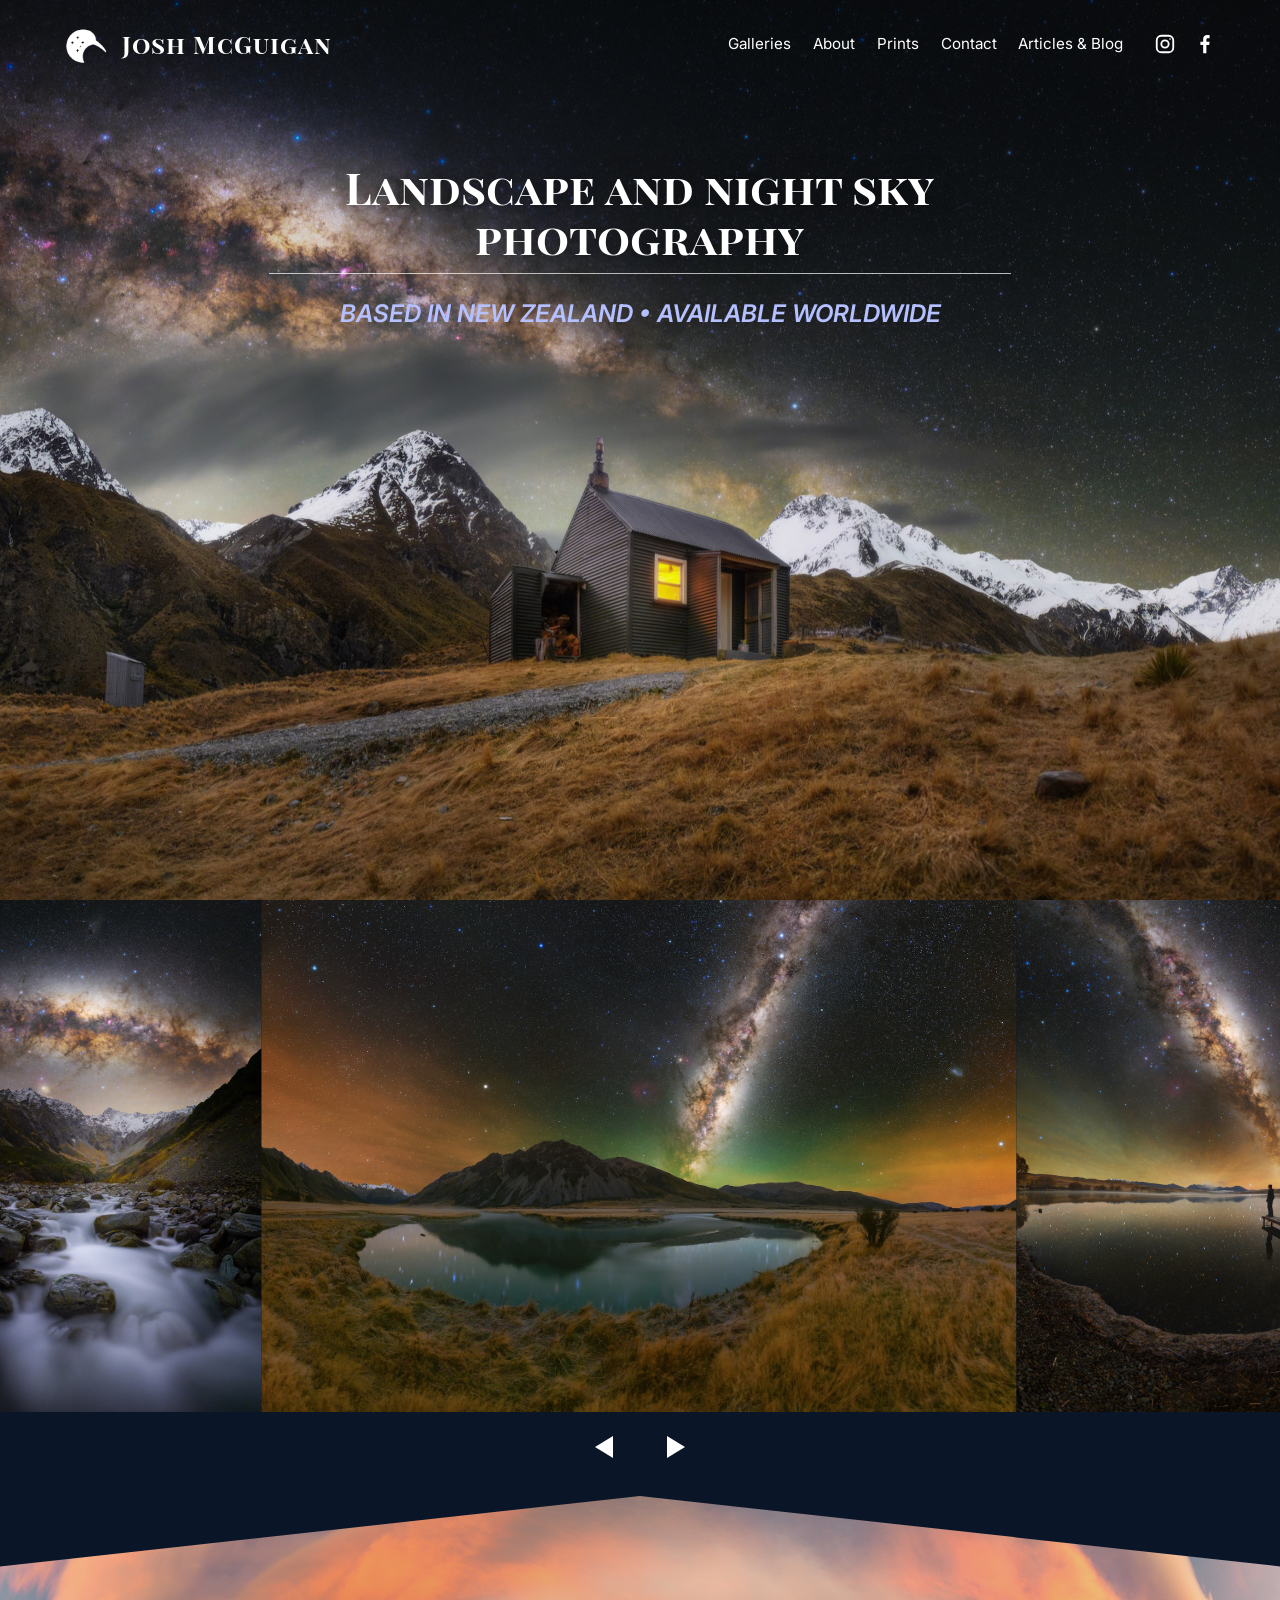
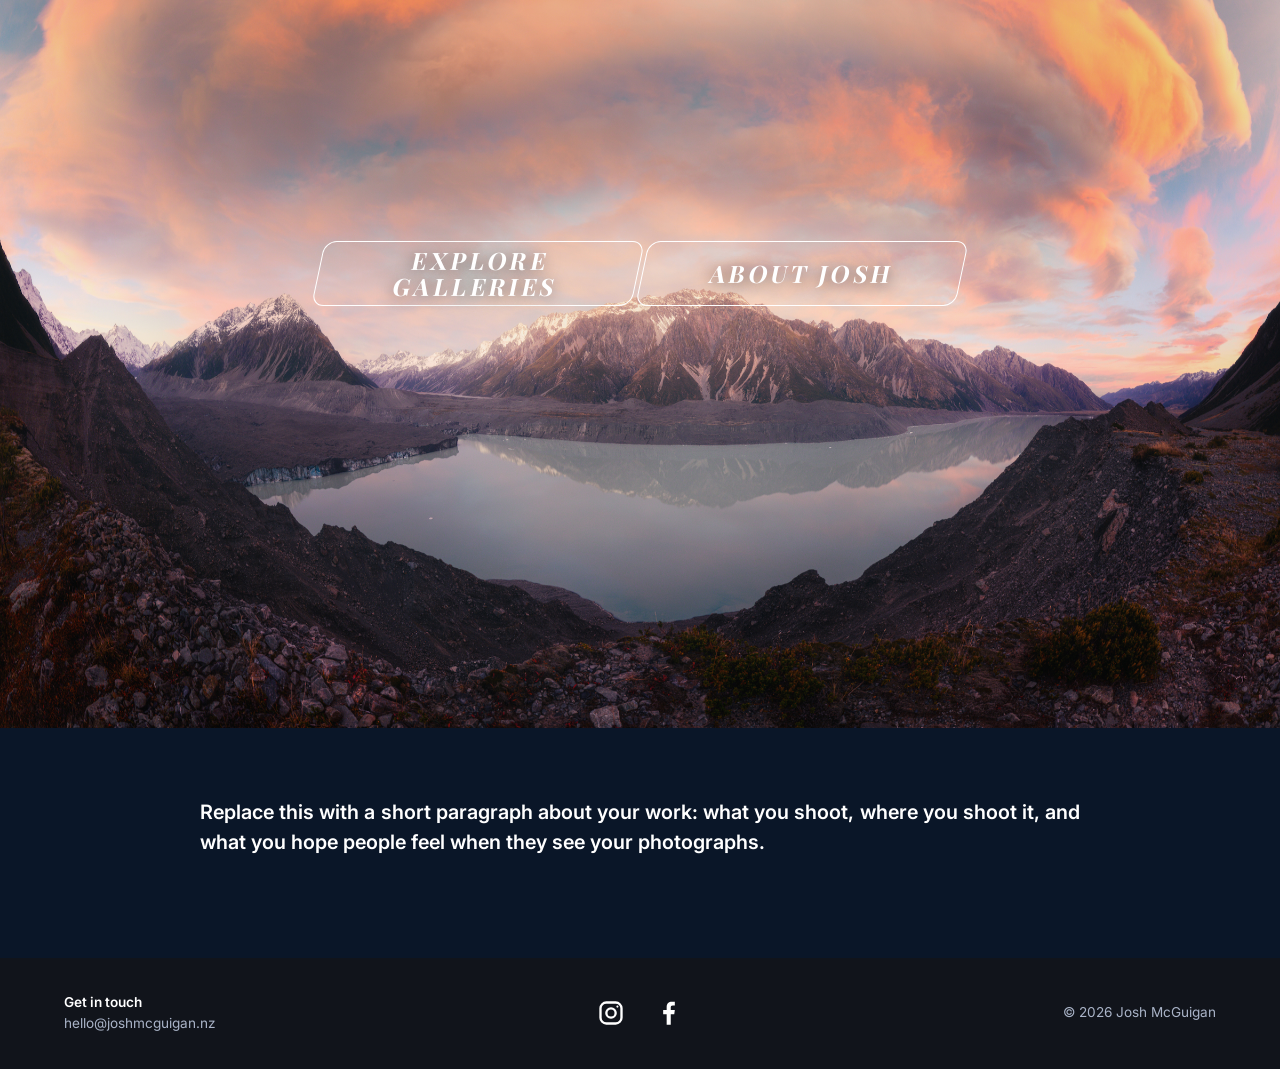
==== commit c85bd72e: "Update index.html" ====
--- a/index.html
+++ b/index.html
@@ -14,5 +14,4 @@
 <div class="sl"><img src="images/carousel-6.jpg" alt="" onerror="this.remove()"></div></div></div><div class="arr"><button id="pv" aria-label="Previous">&larr;</button><button id="nx" aria-label="Next">&rarr;</button></div></section>
 <section class="h2"><div class="btns"><a class="btn" href="galleries.html"><span>Explore galleries</span></a><a class="btn" href="about.html"><span>About Josh</span></a></div></section>
 <p class="intro rv">Replace this with a short paragraph about your work: what you shoot, where you shoot it, and what you hope people feel when they see your photographs.</p>
-<div class="logos rv"><span>Publication</span><span>Brand</span><span>Magazine</span><span>Sponsor</span><span>Client</span><span>Award</span><span>Partner</span></div>
 </main><script src="script.js"></script></body></html>
--- a/style.css
+++ b/style.css
@@ -42,11 +42,14 @@
 .h2{position:relative;z-index:1;margin-top:calc(var(--pk) * -1);min-height:min(65vw,110vh);padding-bottom:6vw;clip-path:polygon(0 var(--pk),50% 0,100% var(--pk),100% 100%,0 100%);display:grid;place-items:center;background:url(images/hero-2.jpg) center/cover no-repeat,radial-gradient(60% 50% at 0 100%,rgba(207,216,230,.7),transparent),radial-gradient(60% 50% at 100% 100%,rgba(207,216,230,.7),transparent),linear-gradient(180deg,#1a1f4a,#6a4a6a 45%,#2a4a5a 70%,#1c2a30)}
 .tag{font-style:normal;font-size:clamp(1.6rem,4vw,3.6rem);text-align:center;max-width:62%;text-shadow:0 2px 24px rgba(0,0,0,.55)}
 .btns{display:flex;justify-content:center;gap:4px;padding:34px 5vw 0}
-.btn{position:relative;z-index:0;display:inline-flex;align-items:center;justify-content:center;text-align:center;padding:12px 38px;font:italic 400 clamp(1rem,2.2vw,1.6rem)/1.1 'Playfair Display SC',serif;letter-spacing:.18em;text-transform:uppercase;color:#fff;background:none;border:0;cursor:pointer;transition:color .4s;margin-right:6px}
+.btn{position:relative;z-index:0;display:inline-flex;align-items:center;justify-content:center;text-align:center;padding:12px 38px;font:normal 700 clamp(1rem,2vw,1.5rem)/1.1 'Playfair Display SC',Georgia,serif;letter-spacing:.14em;text-transform:uppercase;color:#fff;background:none;border:0;cursor:pointer;transition:color .4s;margin-right:6px}
+.btn span{display:inline-block;transform:skewX(-12deg)}
+.h2 .btns{padding:0}
+.h2 .btn{text-shadow:0 2px 16px rgba(0,0,0,.6)}.h2 .btn:hover{text-shadow:none}
 .btn::before{content:'';position:absolute;inset:0;z-index:-1;border:1px solid #fff;border-radius:12px;transform:skewX(-12deg);transition:background .4s}
 .btn:hover{color:var(--bg)}.btn:hover::before{background:#fff}
 .btns .btn{width:clamp(150px,32vw,320px);min-height:clamp(46px,6vw,56px);margin:0;padding:6px 24px}
-.intro{max-width:min(880px,88vw);margin:70px auto 0;font:600 clamp(1.05rem,1.55vw,1.5rem)/1.5 Inter,sans-serif;text-align:justify;color:#fff}
+.intro{max-width:min(880px,88vw);margin:70px auto 100px;font:600 clamp(1.05rem,1.55vw,1.5rem)/1.5 Inter,sans-serif;text-align:justify;color:#fff}
 .logos{margin:60px 0 90px;background:#0c1830;padding:30px 3vw;display:flex;align-items:center;justify-content:space-between;gap:24px;flex-wrap:wrap}
 .logos span{font-size:clamp(1rem,2vw,1.8rem);font-weight:700;opacity:.9}.logos span:nth-child(odd){font-family:'Playfair Display SC',serif}.logos span:nth-child(even){font-family:Lexend,sans-serif}
 .sec{padding:100px 5vw}.wrap{max-width:1300px;margin:auto}.alt{background:#0c1830}
@@ -72,8 +75,12 @@
 input,textarea,select{width:100%;background:#0c1830;border:1px solid var(--line);color:#fff;padding:14px;font:inherit;transition:border-color .3s}
 input:focus,textarea:focus,select:focus{border-color:var(--ac);outline:0}
 table{border-collapse:collapse;width:100%;max-width:560px;margin-top:20px}td,th{padding:12px 0;border-bottom:1px solid var(--line);text-align:left;font-weight:400}td:last-child,th:last-child{text-align:right;color:var(--ac)}
-footer{background:var(--ft);padding:34px 0;display:flex;justify-content:center;gap:30px}
-footer a{display:flex}footer svg{width:28px;height:28px;color:#fff;transition:color .3s}footer a:hover svg{color:var(--ac)}
+footer{background:var(--ft);padding:34px 5vw;display:grid;grid-template-columns:1fr auto 1fr;align-items:center;gap:20px;font-size:.85rem}
+.fs{display:flex;gap:30px}.fs a{display:flex}
+footer svg{width:28px;height:28px;color:#fff;transition:color .3s}.fs a:hover svg{color:var(--ac)}
+.fl b{display:block;font-weight:600}.fl a{color:var(--mut);transition:color .3s}.fl a:hover{color:var(--ac)}
+.fr{text-align:right;color:var(--mut)}
+@media(max-width:860px){footer{grid-template-columns:1fr;text-align:center}.fr{text-align:center}}
 .rv{opacity:0;transform:translateY(30px);transition:opacity 1s var(--ease),transform 1s var(--ease)}.rv.in{opacity:1;transform:none}
 .grid .rv:nth-child(3n+2){transition-delay:.12s}.grid .rv:nth-child(3n){transition-delay:.24s}
 @media(max-width:860px){.rt nav{position:fixed;inset:0;background:var(--bg);flex-direction:column;justify-content:center;align-items:center;gap:26px;transform:translateX(100%);transition:transform .5s var(--ease)}.rt nav.o{transform:none}nav a{font-size:1.2rem}.soc{display:none}#tg{display:block;z-index:60}.split{grid-template-columns:1fr}.sec{padding:80px 5vw}.hl{max-width:92%}.btns{flex-direction:column;align-items:center;gap:14px}.btns .btn{width:min(300px,80vw)}.h2{min-height:100vw}.tag{max-width:86%}}
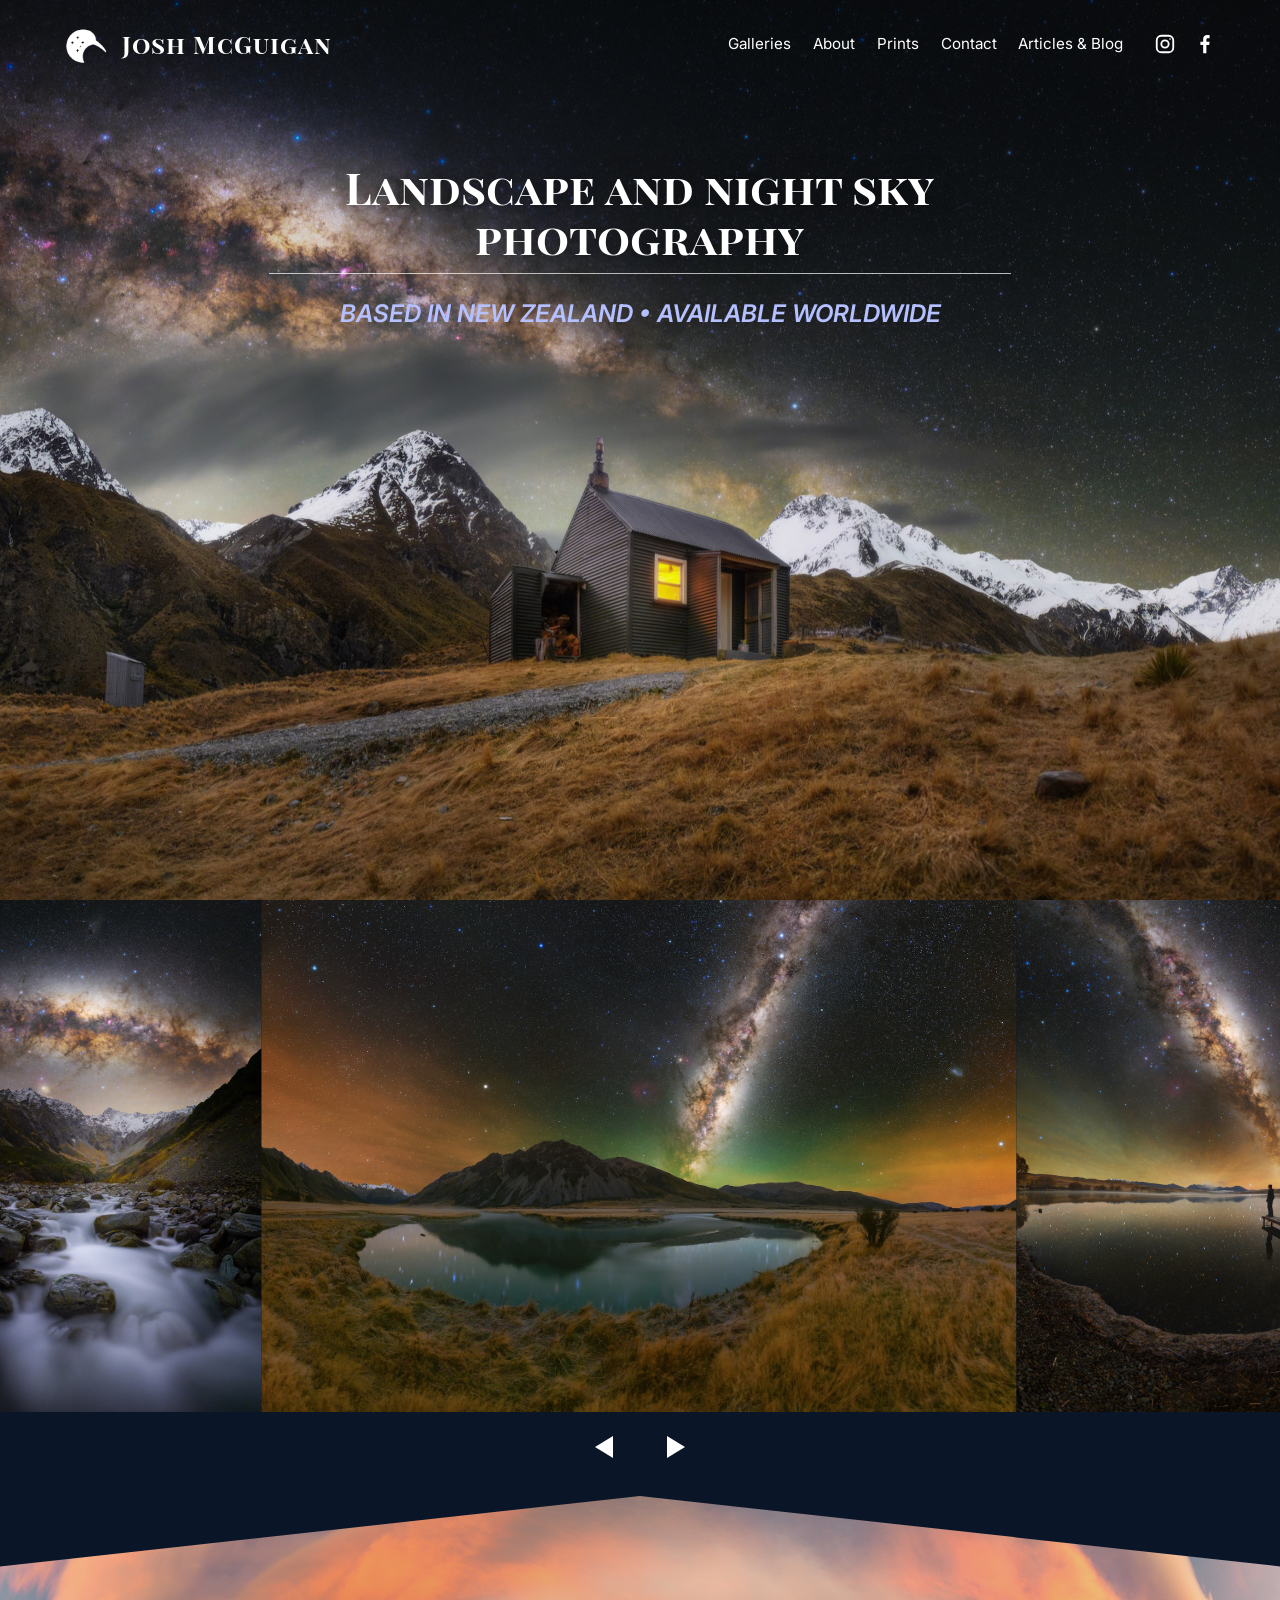
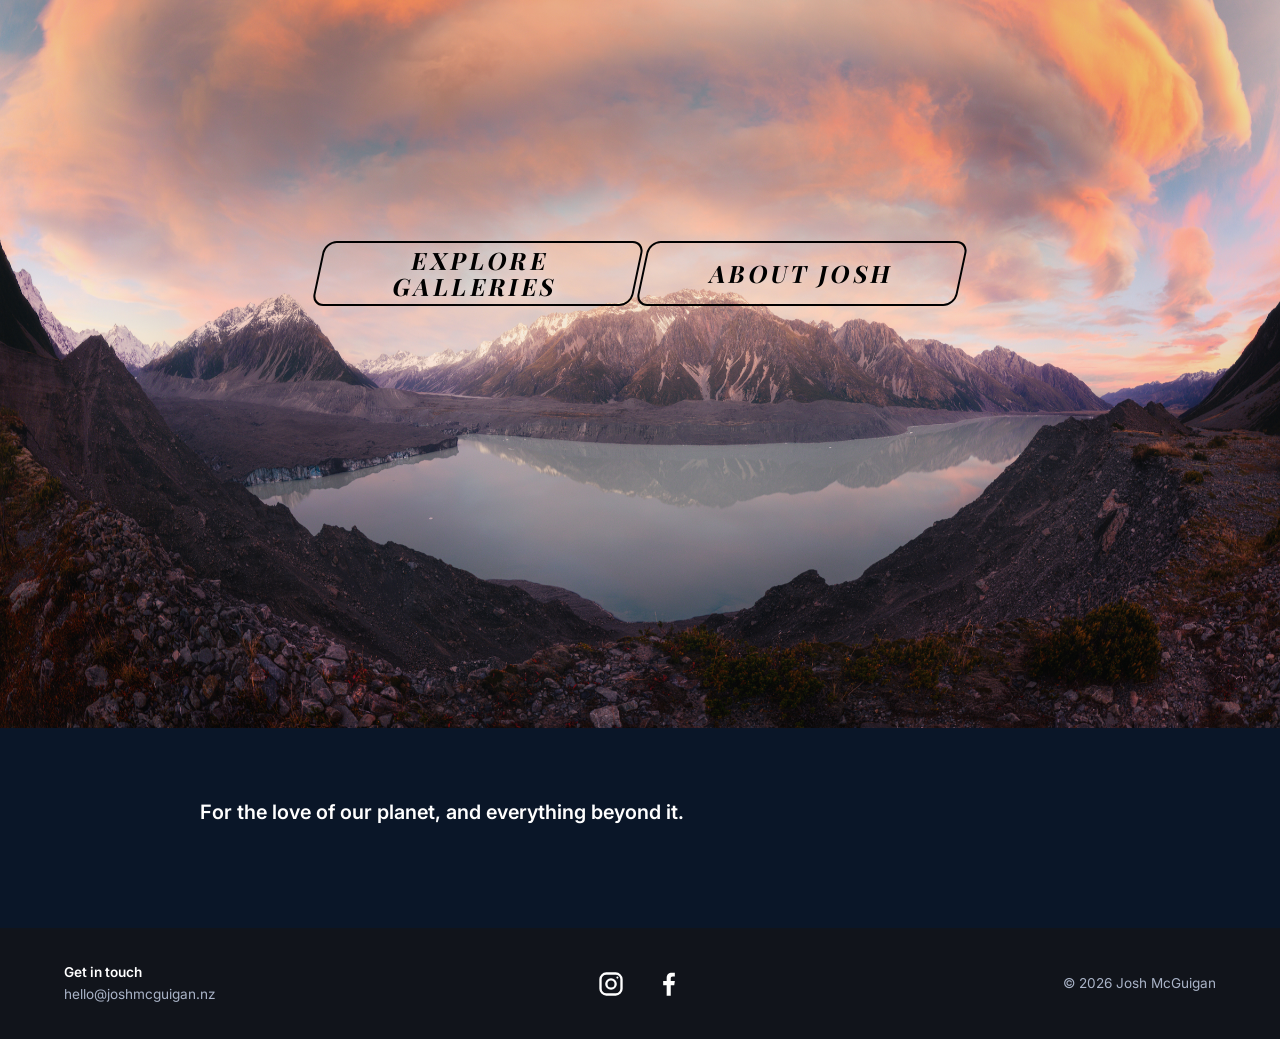
==== commit e9a999e5: "Update index.html" ====
--- a/index.html
+++ b/index.html
@@ -13,5 +13,5 @@
 <div class="sl"><img src="images/carousel-5.jpg" alt="" onerror="this.remove()"></div>
 <div class="sl"><img src="images/carousel-6.jpg" alt="" onerror="this.remove()"></div></div></div><div class="arr"><button id="pv" aria-label="Previous">&larr;</button><button id="nx" aria-label="Next">&rarr;</button></div></section>
 <section class="h2"><div class="btns"><a class="btn" href="galleries.html"><span>Explore galleries</span></a><a class="btn" href="about.html"><span>About Josh</span></a></div></section>
-<p class="intro rv">Replace this with a short paragraph about your work: what you shoot, where you shoot it, and what you hope people feel when they see your photographs.</p>
+<p class="intro rv">For the love of our planet, and everything beyond it.</p>
 </main><script src="script.js"></script></body></html>
--- a/style.css
+++ b/style.css
@@ -45,7 +45,10 @@
 .btn{position:relative;z-index:0;display:inline-flex;align-items:center;justify-content:center;text-align:center;padding:12px 38px;font:normal 700 clamp(1rem,2vw,1.5rem)/1.1 'Playfair Display SC',Georgia,serif;letter-spacing:.14em;text-transform:uppercase;color:#fff;background:none;border:0;cursor:pointer;transition:color .4s;margin-right:6px}
 .btn span{display:inline-block;transform:skewX(-12deg)}
 .h2 .btns{padding:0}
-.h2 .btn{text-shadow:0 2px 16px rgba(0,0,0,.6)}.h2 .btn:hover{text-shadow:none}
+.h2 .btn{color:#000;text-shadow:0 1px 14px rgba(255,255,255,.5)}
+.h2 .btn::before{border-color:#000;border-width:2px}
+.h2 .btn:hover{color:#fff;text-shadow:none}
+.h2 .btn:hover::before{background:#000}
 .btn::before{content:'';position:absolute;inset:0;z-index:-1;border:1px solid #fff;border-radius:12px;transform:skewX(-12deg);transition:background .4s}
 .btn:hover{color:var(--bg)}.btn:hover::before{background:#fff}
 .btns .btn{width:clamp(150px,32vw,320px);min-height:clamp(46px,6vw,56px);margin:0;padding:6px 24px}
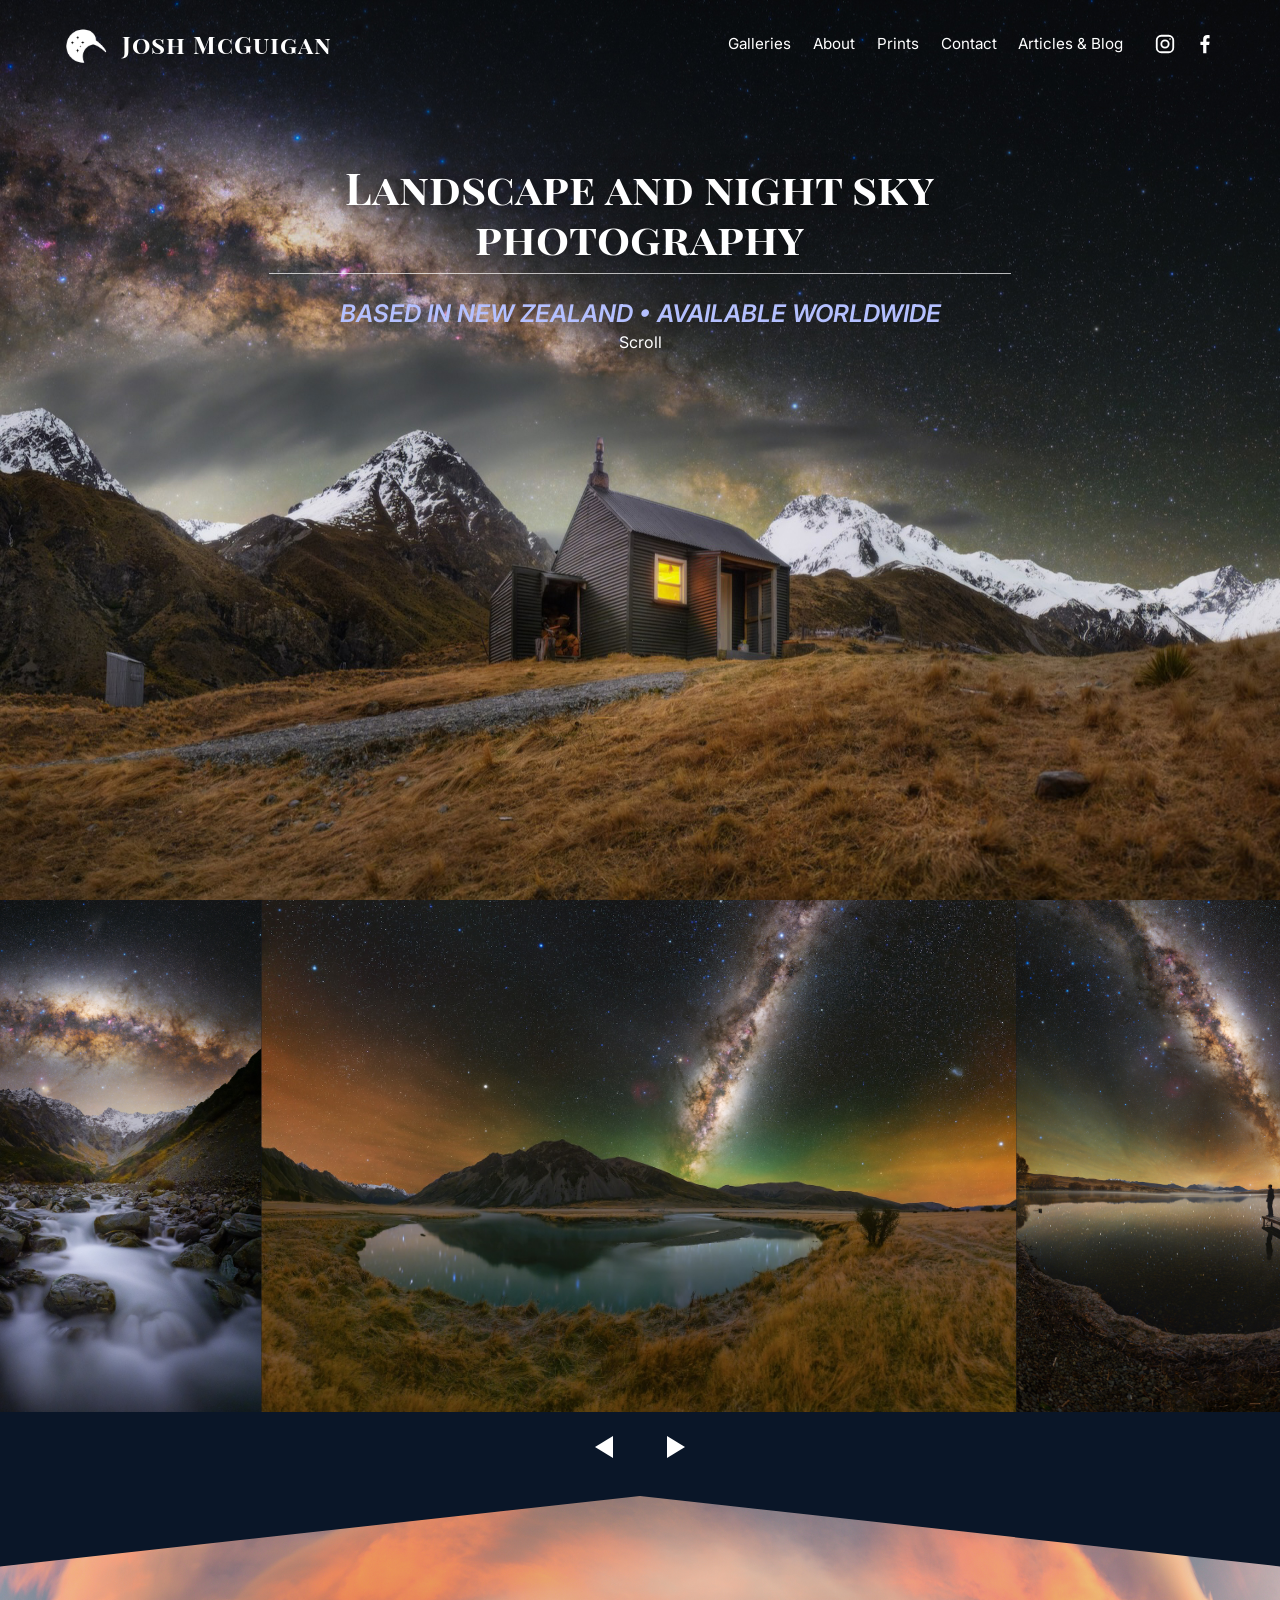
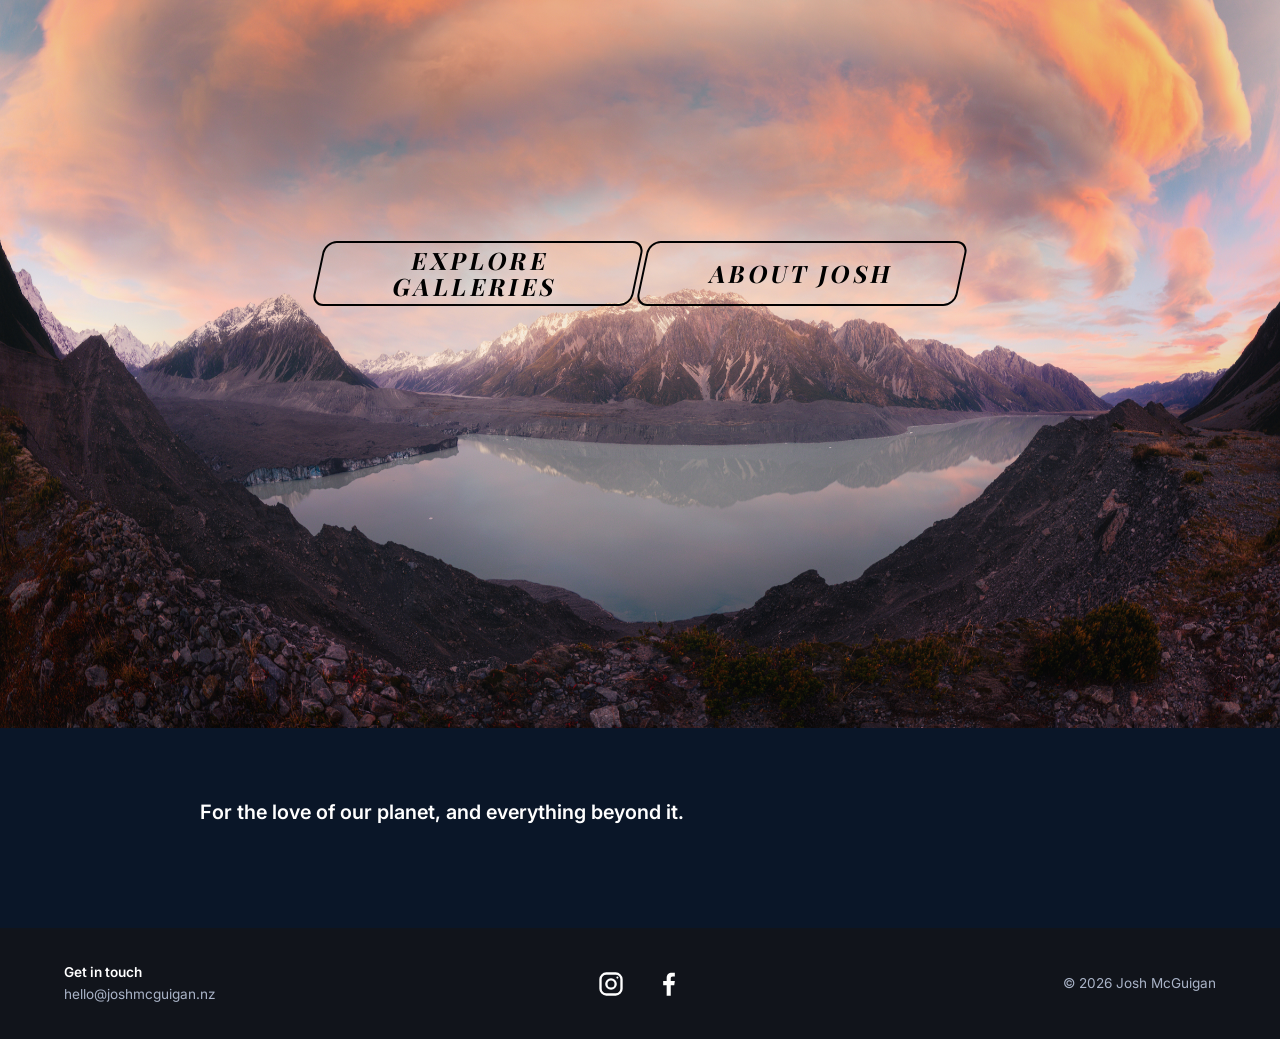
==== commit 9e8dfbf1: "Update index.html" ====
--- a/index.html
+++ b/index.html
@@ -5,8 +5,8 @@
 <link rel="icon" type="image/png" href="images/logo.png">
 <link rel="stylesheet" href="style.css">
 <body data-page="home"><main>
-<section class="h1"><h1 class="hl">Landscape and night sky photography</h1><p class="sub">Based in New Zealand &bull; Available Worldwide </p></section>
-<section class="car"><div class="trk"><div class="sl"><img src="images/carousel-1.jpg" alt="" onerror="this.remove()"></div>
+<section class="h1"><h1 class="hl">Landscape and night sky photography</h1><p class="sub">Based in New Zealand &bull; Available Worldwide </p><a class="scroll" href="#more" aria-label="Scroll down"><span>Scroll</span><i></i></a></section>
+<section class="car" id="more"><div class="trk"><div class="sl"><img src="images/carousel-1.jpg" alt="" onerror="this.remove()"></div>
 <div class="sl"><img src="images/carousel-2.jpg" alt="" onerror="this.remove()"></div>
 <div class="sl"><img src="images/carousel-3.jpg" alt="" onerror="this.remove()"></div>
 <div class="sl"><img src="images/carousel-4.jpg" alt="" onerror="this.remove()"></div>
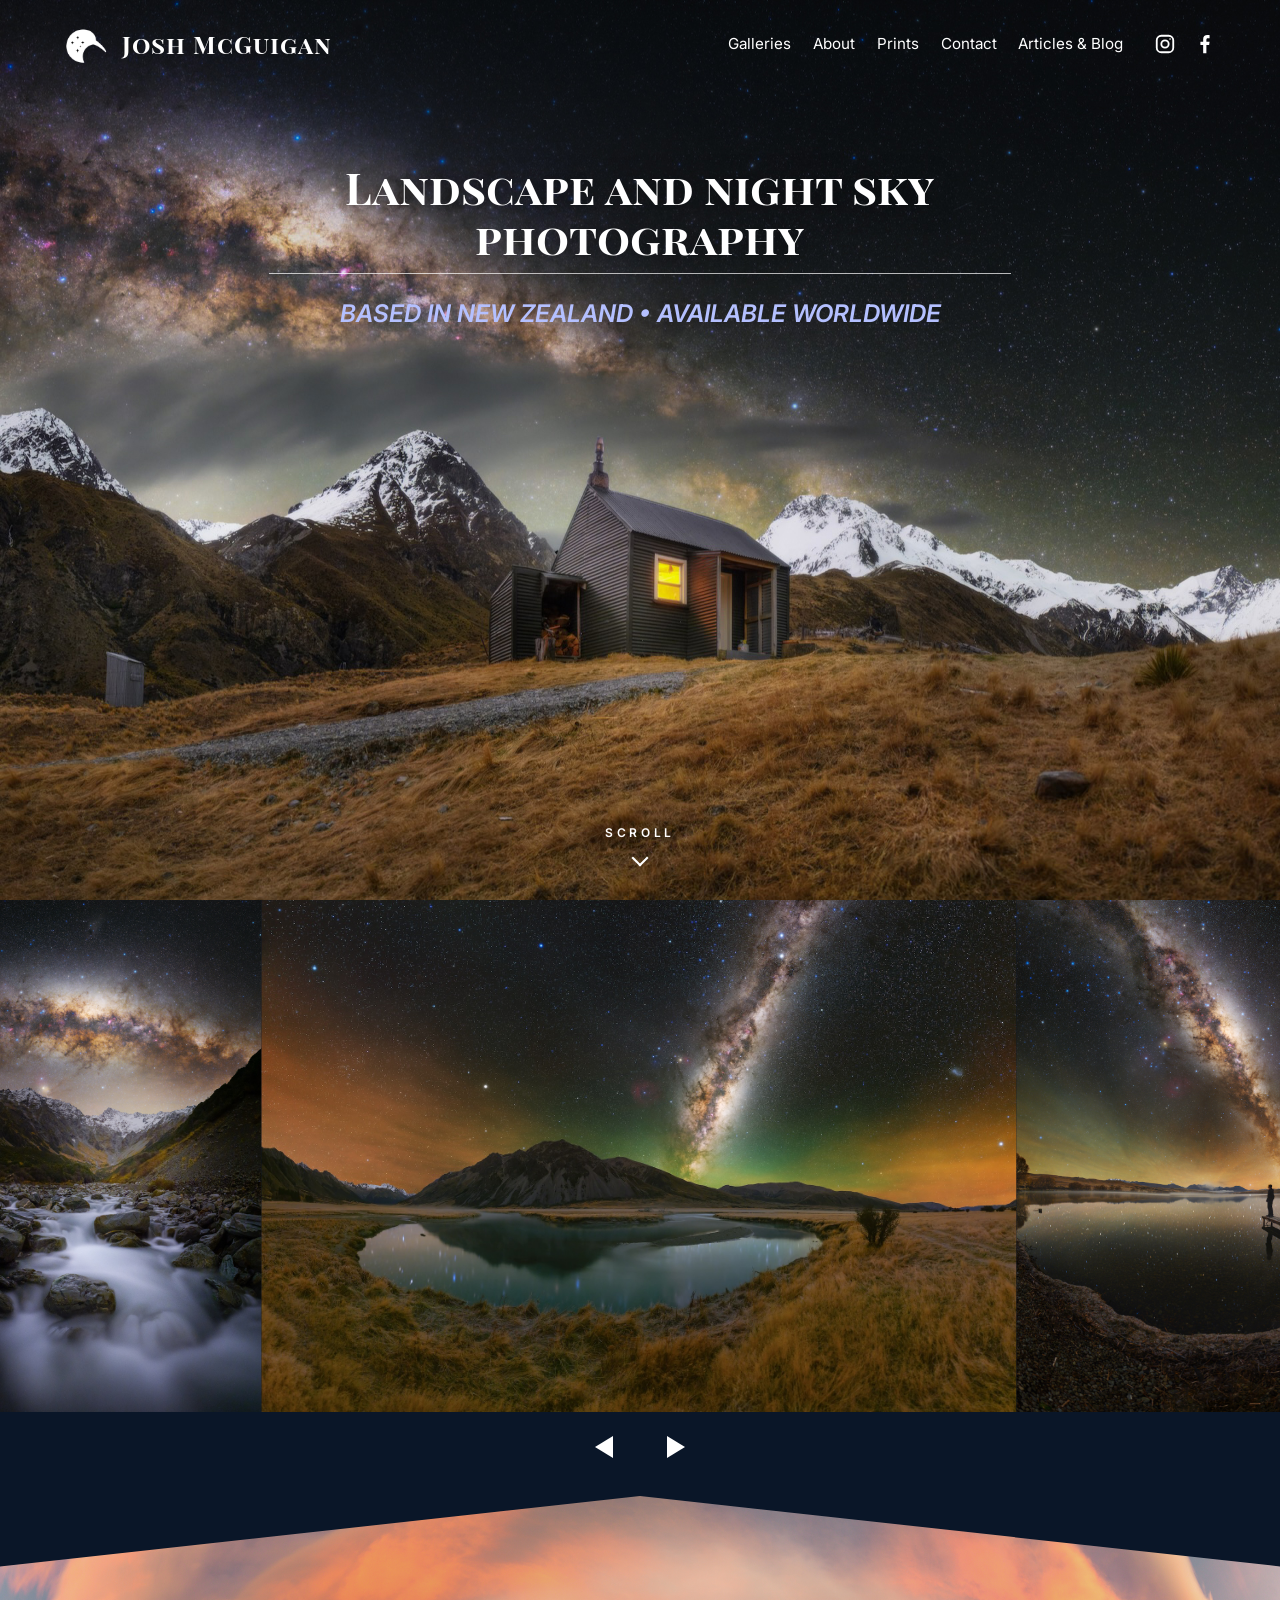
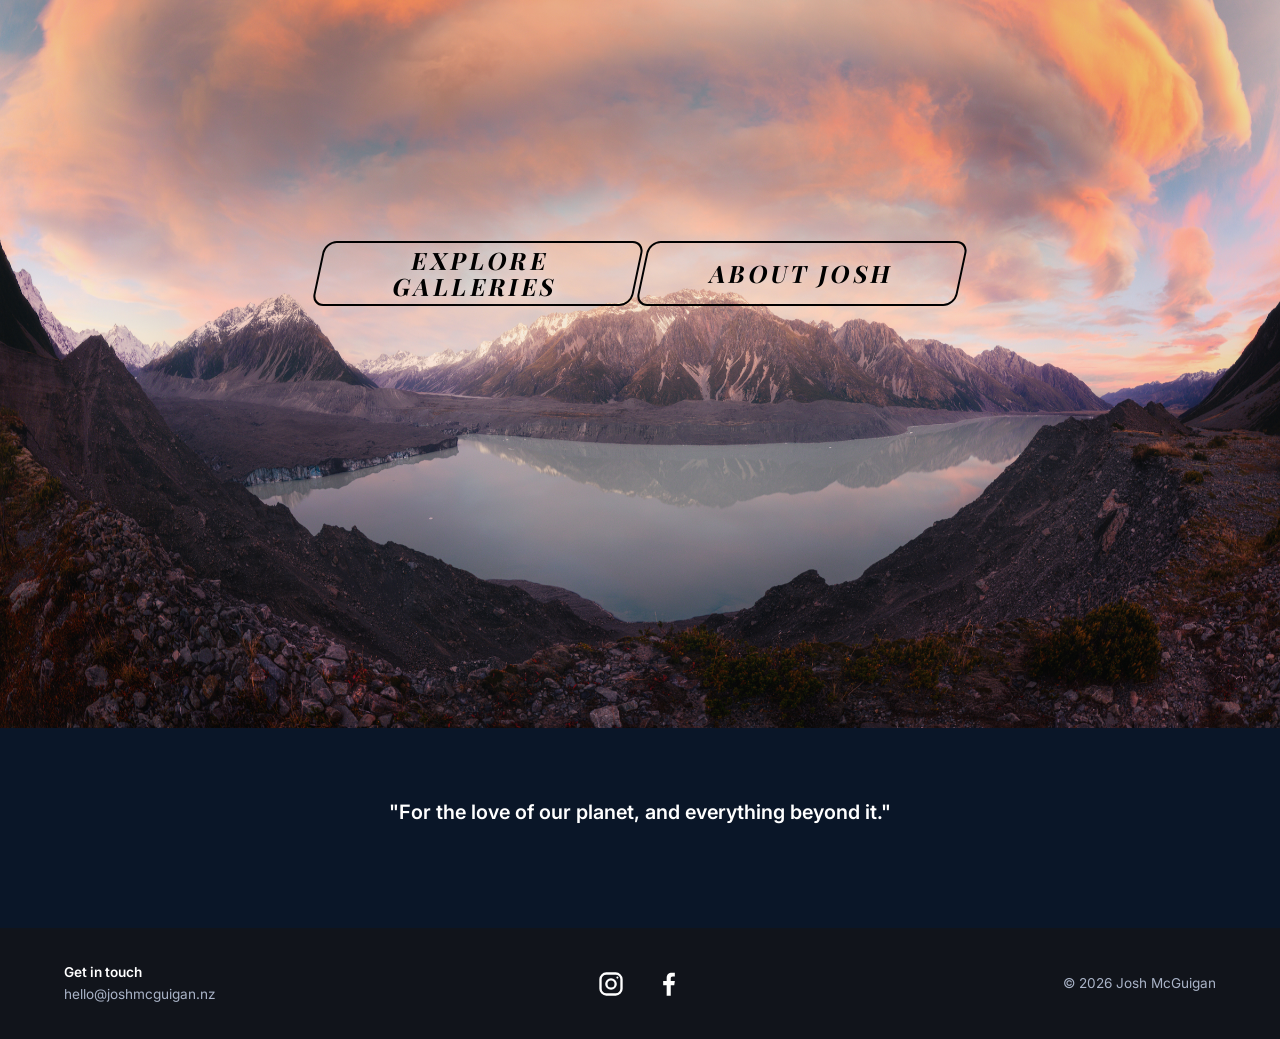
==== commit 12449e47: "Update index.html" ====
--- a/index.html
+++ b/index.html
@@ -13,5 +13,5 @@
 <div class="sl"><img src="images/carousel-5.jpg" alt="" onerror="this.remove()"></div>
 <div class="sl"><img src="images/carousel-6.jpg" alt="" onerror="this.remove()"></div></div></div><div class="arr"><button id="pv" aria-label="Previous">&larr;</button><button id="nx" aria-label="Next">&rarr;</button></div></section>
 <section class="h2"><div class="btns"><a class="btn" href="galleries.html"><span>Explore galleries</span></a><a class="btn" href="about.html"><span>About Josh</span></a></div></section>
-<p class="intro rv">For the love of our planet, and everything beyond it.</p>
+<p class="intro rv">"For the love of our planet, and everything beyond it."</p>
 </main><script src="script.js"></script></body></html>
--- a/style.css
+++ b/style.css
@@ -9,7 +9,7 @@
 h2{font-size:clamp(1.8rem,3.6vw,3rem);margin-bottom:.4em}h3{font-size:1.4rem}
 p{max-width:60ch;color:var(--mut)}p+p{margin-top:1em}
 header{position:fixed;inset:0 0 auto;z-index:50;display:flex;align-items:center;justify-content:space-between;padding:22px 5vw;transition:padding .4s}
-header::before{content:'';position:absolute;inset:0;z-index:-1;background:rgba(10,22,40,.9);backdrop-filter:blur(14px);opacity:0;transition:opacity .4s}
+header::before{content:'';position:absolute;inset:0;z-index:-1;background:rgba(10,22,40,.5);backdrop-filter:blur(14px);opacity:0;transition:opacity .4s}
 header.s{padding:12px 5vw}header.s::before{opacity:1}
 .logo{display:flex;align-items:center;gap:14px;font:700 clamp(1.1rem,1.9vw,1.7rem) 'Playfair Display SC',Georgia,serif;letter-spacing:.04em;white-space:nowrap}
 .logo img{width:44px;height:44px;object-fit:contain;position:relative;top:.12em}
@@ -25,8 +25,12 @@
 .hl::after{content:'';display:block;width:92%;margin:.25em auto 0;border-bottom:1px solid rgba(255,255,255,.7)}
 .sub{font:italic 600 clamp(.85rem,1.9vw,1.55rem)/1.4 Inter,sans-serif;text-transform:uppercase;color:var(--ac);max-width:88%;margin:.9em auto 0}
 .hl,.sub{opacity:0;transform:translateY(24px);animation:in 1.4s var(--ease) .2s forwards}.sub{animation-delay:.5s}
+.scroll{position:absolute;left:0;right:0;bottom:4vh;width:max-content;margin:0 auto;display:flex;flex-direction:column;align-items:center;gap:12px;font:600 .75rem Inter,sans-serif;letter-spacing:.3em;text-transform:uppercase;color:#fff;text-shadow:0 1px 12px rgba(0,0,0,.6);opacity:0;animation:in 1.2s ease 1.6s forwards}
+.scroll i{width:12px;height:12px;border-right:2px solid #fff;border-bottom:2px solid #fff;transform:rotate(45deg);animation:bob 1.8s ease-in-out infinite}
+@keyframes bob{0%,100%{transform:translateY(0) rotate(45deg)}50%{transform:translateY(8px) rotate(45deg)}}
 @keyframes in{to{opacity:1;transform:none}}
 .car{overflow:hidden;padding-bottom:calc(var(--pk) + 28px)}
+.car{scroll-margin-top:90px}
 .trk{display:flex;transition:transform .9s var(--ease)}
 .sl{flex:0 0 auto;height:clamp(260px,40vw,75vh);background:linear-gradient(160deg,#243a6e,#0c1830)}
 .sl:empty{min-width:clamp(200px,36vw,500px)}
@@ -52,7 +56,7 @@
 .btn::before{content:'';position:absolute;inset:0;z-index:-1;border:1px solid #fff;border-radius:12px;transform:skewX(-12deg);transition:background .4s}
 .btn:hover{color:var(--bg)}.btn:hover::before{background:#fff}
 .btns .btn{width:clamp(150px,32vw,320px);min-height:clamp(46px,6vw,56px);margin:0;padding:6px 24px}
-.intro{max-width:min(880px,88vw);margin:70px auto 100px;font:600 clamp(1.05rem,1.55vw,1.5rem)/1.5 Inter,sans-serif;text-align:justify;color:#fff}
+.intro{max-width:min(880px,88vw);margin:70px auto 100px;font:600 clamp(1.05rem,1.55vw,1.5rem)/1.5 Inter,sans-serif;text-align:center;text-wrap:balance;color:#fff}
 .logos{margin:60px 0 90px;background:#0c1830;padding:30px 3vw;display:flex;align-items:center;justify-content:space-between;gap:24px;flex-wrap:wrap}
 .logos span{font-size:clamp(1rem,2vw,1.8rem);font-weight:700;opacity:.9}.logos span:nth-child(odd){font-family:'Playfair Display SC',serif}.logos span:nth-child(even){font-family:Lexend,sans-serif}
 .sec{padding:100px 5vw}.wrap{max-width:1300px;margin:auto}.alt{background:#0c1830}
@@ -87,4 +91,4 @@
 .rv{opacity:0;transform:translateY(30px);transition:opacity 1s var(--ease),transform 1s var(--ease)}.rv.in{opacity:1;transform:none}
 .grid .rv:nth-child(3n+2){transition-delay:.12s}.grid .rv:nth-child(3n){transition-delay:.24s}
 @media(max-width:860px){.rt nav{position:fixed;inset:0;background:var(--bg);flex-direction:column;justify-content:center;align-items:center;gap:26px;transform:translateX(100%);transition:transform .5s var(--ease)}.rt nav.o{transform:none}nav a{font-size:1.2rem}.soc{display:none}#tg{display:block;z-index:60}.split{grid-template-columns:1fr}.sec{padding:80px 5vw}.hl{max-width:92%}.btns{flex-direction:column;align-items:center;gap:14px}.btns .btn{width:min(300px,80vw)}.h2{min-height:100vw}.tag{max-width:86%}}
-@media(prefers-reduced-motion:reduce){*{animation:none!important;transition:none!important}.rv,.hl,.sub{opacity:1;transform:none}}
+@media(prefers-reduced-motion:reduce){*{animation:none!important;transition:none!important}.rv,.hl,.sub,.scroll{opacity:1;transform:none}}
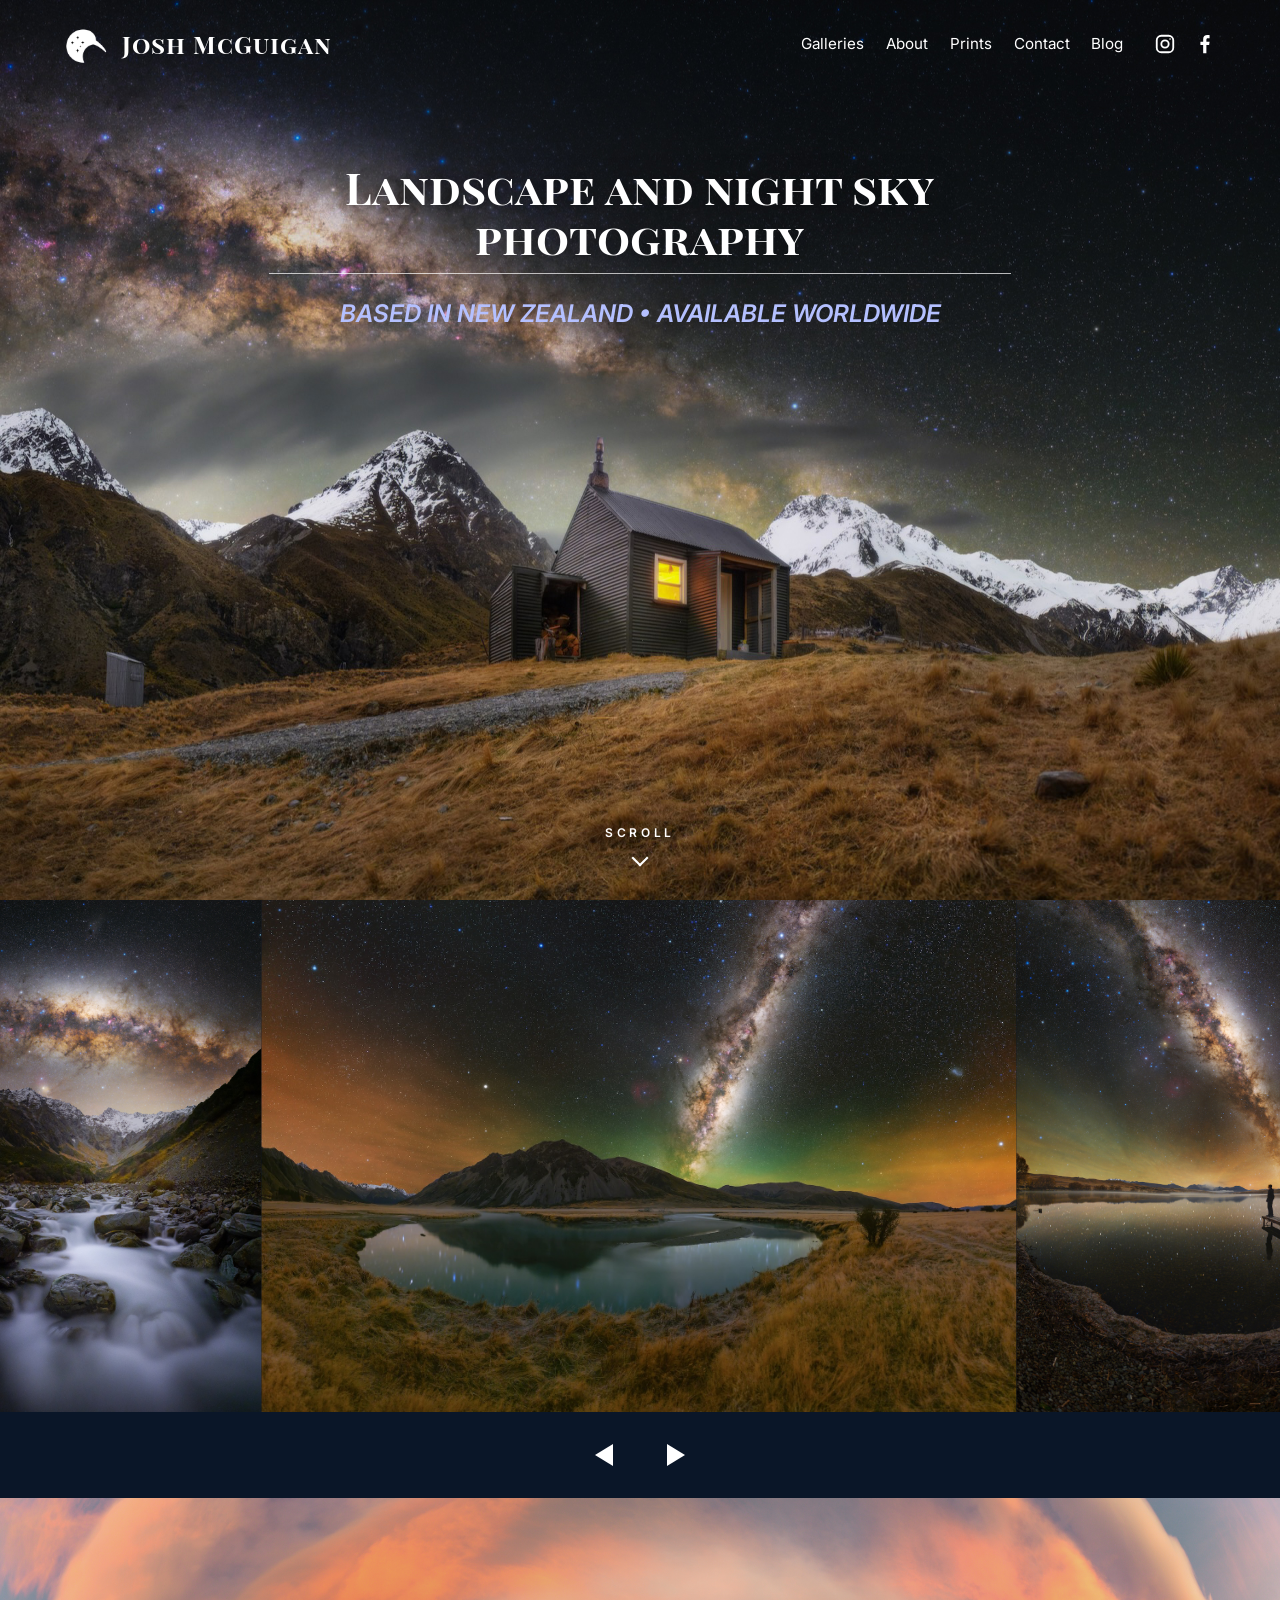
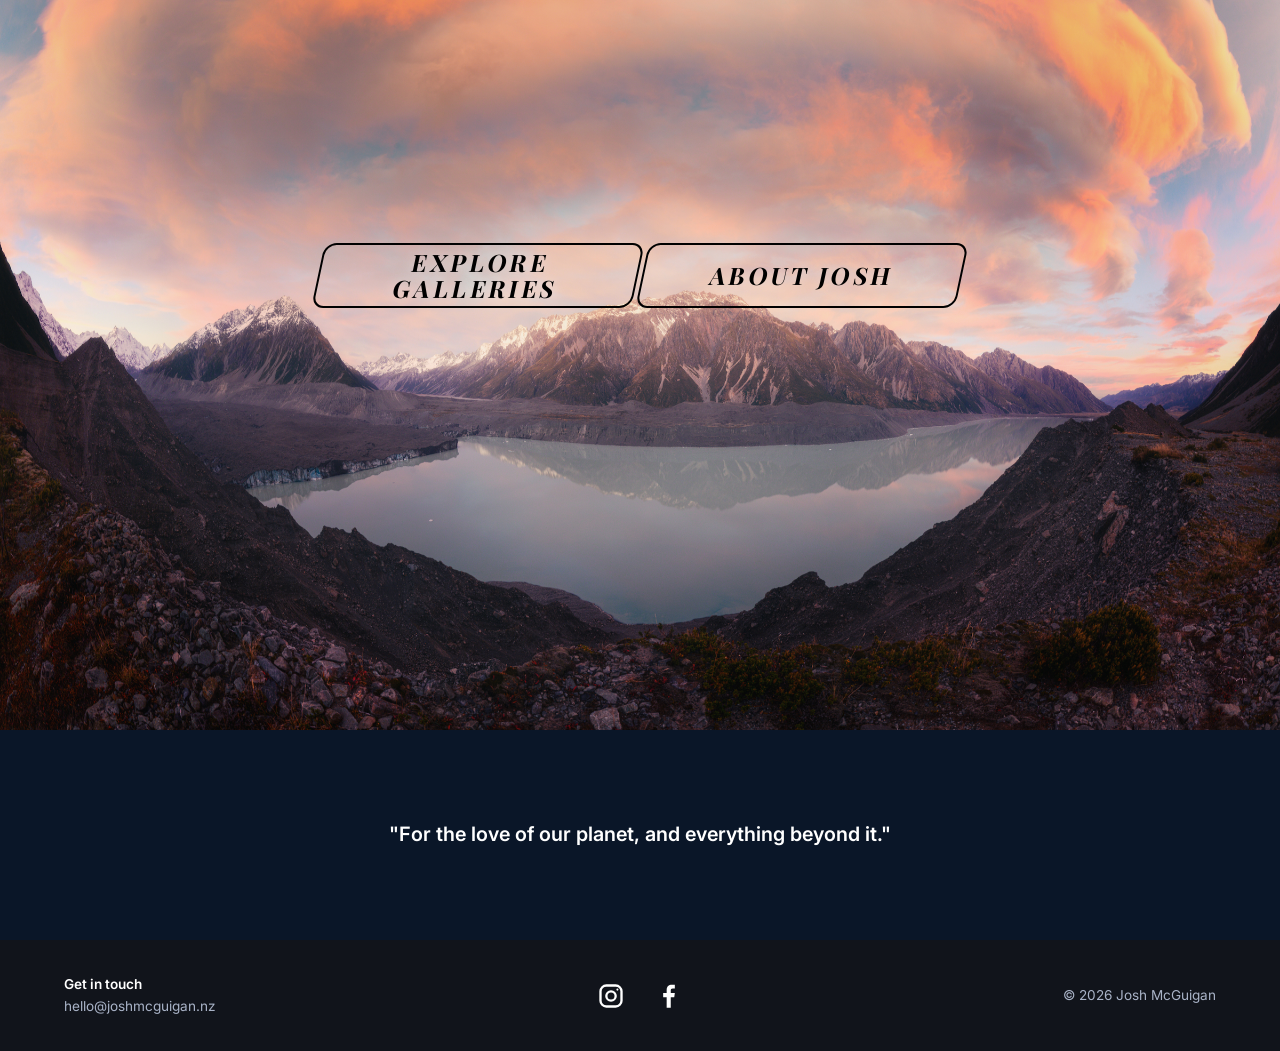
==== commit 447619c4: "remove .html from links" ====
--- a/index.html
+++ b/index.html
@@ -12,6 +12,6 @@
 <div class="sl"><img src="images/carousel-4.jpg" alt="" onerror="this.remove()"></div>
 <div class="sl"><img src="images/carousel-5.jpg" alt="" onerror="this.remove()"></div>
 <div class="sl"><img src="images/carousel-6.jpg" alt="" onerror="this.remove()"></div></div></div><div class="arr"><button id="pv" aria-label="Previous">&larr;</button><button id="nx" aria-label="Next">&rarr;</button></div></section>
-<section class="h2"><div class="btns"><a class="btn" href="galleries.html"><span>Explore galleries</span></a><a class="btn" href="about.html"><span>About Josh</span></a></div></section>
+<section class="h2"><div class="btns"><a class="btn" href="galleries"><span>Explore galleries</span></a><a class="btn" href="about"><span>About Josh</span></a></div></section>
 <p class="intro rv">"For the love of our planet, and everything beyond it."</p>
 </main><script src="script.js"></script></body></html>
--- a/style.css
+++ b/style.css
@@ -29,7 +29,7 @@
 .scroll i{width:12px;height:12px;border-right:2px solid #fff;border-bottom:2px solid #fff;transform:rotate(45deg);animation:bob 1.8s ease-in-out infinite}
 @keyframes bob{0%,100%{transform:translateY(0) rotate(45deg)}50%{transform:translateY(8px) rotate(45deg)}}
 @keyframes in{to{opacity:1;transform:none}}
-.car{overflow:hidden;padding-bottom:calc(var(--pk) + 28px)}
+.car{overflow:hidden;padding-bottom:28px}
 .car{scroll-margin-top:90px}
 .trk{display:flex;transition:transform .9s var(--ease)}
 .sl{flex:0 0 auto;height:clamp(260px,40vw,75vh);background:linear-gradient(160deg,#243a6e,#0c1830)}
@@ -43,7 +43,7 @@
 #nx::before{border-width:11px 0 11px 18px;border-color:transparent transparent transparent #fff}
 #pv:hover::before{transform:translate(-50%,-50%) translateX(-4px)}
 #nx:hover::before{transform:translate(-50%,-50%) translateX(4px)}
-.h2{position:relative;z-index:1;margin-top:calc(var(--pk) * -1);min-height:min(65vw,110vh);padding-bottom:6vw;clip-path:polygon(0 var(--pk),50% 0,100% var(--pk),100% 100%,0 100%);display:grid;place-items:center;background:url(images/hero-2.jpg) center/cover no-repeat,radial-gradient(60% 50% at 0 100%,rgba(207,216,230,.7),transparent),radial-gradient(60% 50% at 100% 100%,rgba(207,216,230,.7),transparent),linear-gradient(180deg,#1a1f4a,#6a4a6a 45%,#2a4a5a 70%,#1c2a30)}
+.h2{position:relative;z-index:1;min-height:min(65vw,110vh);padding-bottom:6vw;display:grid;place-items:center;background:url(images/hero-2.jpg) center/cover no-repeat,radial-gradient(60% 50% at 0 100%,rgba(207,216,230,.7),transparent),radial-gradient(60% 50% at 100% 100%,rgba(207,216,230,.7),transparent),linear-gradient(180deg,#1a1f4a,#6a4a6a 45%,#2a4a5a 70%,#1c2a30)}
 .tag{font-style:normal;font-size:clamp(1.6rem,4vw,3.6rem);text-align:center;max-width:62%;text-shadow:0 2px 24px rgba(0,0,0,.55)}
 .btns{display:flex;justify-content:center;gap:4px;padding:34px 5vw 0}
 .btn{position:relative;z-index:0;display:inline-flex;align-items:center;justify-content:center;text-align:center;padding:12px 38px;font:normal 700 clamp(1rem,2vw,1.5rem)/1.1 'Playfair Display SC',Georgia,serif;letter-spacing:.14em;text-transform:uppercase;color:#fff;background:none;border:0;cursor:pointer;transition:color .4s;margin-right:6px}
@@ -92,3 +92,78 @@
 .grid .rv:nth-child(3n+2){transition-delay:.12s}.grid .rv:nth-child(3n){transition-delay:.24s}
 @media(max-width:860px){.rt nav{position:fixed;inset:0;background:var(--bg);flex-direction:column;justify-content:center;align-items:center;gap:26px;transform:translateX(100%);transition:transform .5s var(--ease)}.rt nav.o{transform:none}nav a{font-size:1.2rem}.soc{display:none}#tg{display:block;z-index:60}.split{grid-template-columns:1fr}.sec{padding:80px 5vw}.hl{max-width:92%}.btns{flex-direction:column;align-items:center;gap:14px}.btns .btn{width:min(300px,80vw)}.h2{min-height:100vw}.tag{max-width:86%}}
 @media(prefers-reduced-motion:reduce){*{animation:none!important;transition:none!important}.rv,.hl,.sub,.scroll{opacity:1;transform:none}}
+body[data-page=galleries]{background:#14171c}
+.gal{padding:150px 0 0}
+.gh{text-align:center;max-width:900px;margin:0 auto 50px;padding:0 5vw}
+.gh .t{font-style:normal;font-size:clamp(2.2rem,5vw,4rem)}
+.gh p{margin:0 auto}
+.cats{display:flex;flex-wrap:wrap;justify-content:center;gap:12px 32px;margin-top:30px}
+.cats button{position:relative;background:none;border:0;padding:4px 0;color:#fff;font:400 .95rem Inter,sans-serif;cursor:pointer}
+.cats button::after{content:'';position:absolute;left:0;bottom:0;height:1px;width:100%;background:#fff;transform:scaleX(0);transform-origin:left;transition:transform .4s var(--ease)}
+.cats button:hover::after,.cats button.on::after{transform:scaleX(1)}
+.mas{columns:3 340px;column-gap:20px}
+.g{display:block;break-inside:avoid;margin-bottom:20px;min-height:220px;background:linear-gradient(160deg,#243a6e,#0c1830)}
+.g img{display:block;width:100%;height:auto}
+.g.h{display:none}
+.lb{position:fixed;inset:0;z-index:100;background:rgba(8,9,12,.96);display:none;align-items:center;justify-content:center}
+.lb.o{display:flex}
+.lb img{max-width:92vw;max-height:88vh;object-fit:contain}
+.lb button{position:absolute;top:50%;width:70px;height:90px;margin-top:-45px;border:0;background:none;cursor:pointer;font-size:0}
+.lb .pv{left:1vw}.lb .nx{right:1vw}
+.lb button::before{content:'';position:absolute;top:50%;left:50%;transform:translate(-50%,-50%);border-style:solid;opacity:.75;transition:opacity .3s}
+.lb .pv::before{border-width:11px 18px 11px 0;border-color:transparent #fff transparent transparent}
+.lb .nx::before{border-width:11px 0 11px 18px;border-color:transparent transparent transparent #fff}
+.lb button:hover::before{opacity:1}
+.car{padding-bottom:0}
+.arr{margin-top:0;padding:22px 0}
+.intro{margin:90px auto}
+.lb .cl{top:18px;right:2vw;margin-top:0;width:56px;height:56px}
+.lb .cl::before,.lb .cl::after{content:'';position:absolute;top:50%;left:50%;width:26px;height:2px;border:0;background:#fff;opacity:.75;transition:opacity .3s}
+.lb .cl::before{transform:translate(-50%,-50%) rotate(45deg)}
+.lb .cl::after{transform:translate(-50%,-50%) rotate(-45deg)}
+.lb .cl:hover::before,.lb .cl:hover::after{opacity:1}
+#pn{display:none;position:absolute;inset:0}
+#pn.pnlm-container{background:#000}
+.lb.p{background:#000}
+.lb.p #pn{display:block}
+.lb.p img,.lb.p .pv,.lb.p .nx{display:none}
+.lb .cl{z-index:2}
+.pnlm-load-box,.pnlm-lbox{display:none!important}
+.lb{transition:opacity .5s}
+.lb.w{opacity:0;pointer-events:none}
+.sp{position:fixed;inset:0;z-index:101;display:none;align-items:center;justify-content:center;background:rgba(8,9,12,.55);cursor:wait}
+.sp.o{display:flex}
+.sp::after{content:'';width:46px;height:46px;border:2px solid rgba(255,255,255,.25);border-top-color:#fff;border-radius:50%;animation:spin 1s linear infinite}
+@keyframes spin{to{transform:rotate(360deg)}}
+.lb .hint,.lb .cp{display:none;position:absolute;left:0;right:0;z-index:2;text-align:center;pointer-events:none;color:#fff;text-shadow:0 1px 12px rgba(0,0,0,.7)}
+.lb .hint{top:26px;font:600 .95rem Inter,sans-serif;letter-spacing:.05em}
+.lb .cp{bottom:22px;font:400 .85rem Inter,sans-serif;opacity:.8}
+.lb.p .hint,.lb.p .cp{display:block}
+.h1{background:
+url(images/hero-1.jpg) center bottom/cover no-repeat,
+radial-gradient(45% 16% at 10% 36%,rgba(140,100,125,.6),transparent),
+radial-gradient(32% 12% at 30% 41%,rgba(205,165,105,.5),transparent),
+radial-gradient(55% 13% at 36% 56%,rgba(105,110,92,.65),transparent),
+radial-gradient(22% 9% at 80% 66%,rgba(195,205,220,.55),transparent),
+radial-gradient(14% 8% at 38% 64%,rgba(195,205,220,.4),transparent),
+radial-gradient(34% 22% at 8% 80%,rgba(48,40,26,.95),transparent),
+radial-gradient(12% 7% at 51% 77%,rgba(235,185,70,.4),transparent),
+linear-gradient(180deg,#05070f 0%,#090d1a 30%,#1a1c22 48%,#454538 60%,#3a2d1b 68%,#6a481d 82%,#8b6024 100%)}
+body[data-page=about]{background:#14171c}
+.ab{padding-top:150px}
+.ab .ph{max-width:380px;width:100%;margin:0 auto}
+.ab .t{font-style:normal;font-size:clamp(2rem,4.6vw,3.8rem);transform:skewX(-12deg);transform-origin:0 100%}
+@media(min-width:861px){.ab .split{grid-template-columns:minmax(0,380px) 1fr;max-width:1000px;gap:5vw}}
+.blank{display:inline-block;width:6em;border-bottom:2px solid currentColor}
+.bt{display:flex;flex-wrap:wrap;gap:14px;margin-top:28px}
+.btn.sm{padding:9px 24px;font-size:clamp(.8rem,1.2vw,.95rem);letter-spacing:.12em;margin-right:0}
+[hidden]{display:none!important}
+body[data-page=contact]{background:#14171c}
+.ct .wrap{max-width:640px}
+.ct form{max-width:none;margin-top:30px}
+.ct input,.ct textarea,.ct select{background:#1b1f27;border:1px solid rgba(255,255,255,.18);color:#fff;font:400 1rem Inter,sans-serif;color-scheme:dark}
+.ct ::placeholder{color:#8f98a8}
+.ct select:invalid{color:#8f98a8}
+.ct .ok p{font:600 clamp(1.2rem,2.3vw,1.7rem)/1.4 Inter,sans-serif;color:#fff;max-width:30ch;margin:30px 0}
+.ct #er{color:#ff9d9d}
+.btn.sm{padding:9px 24px;font-size:clamp(.8rem,1.2vw,.95rem);letter-spacing:.12em;margin:0}
